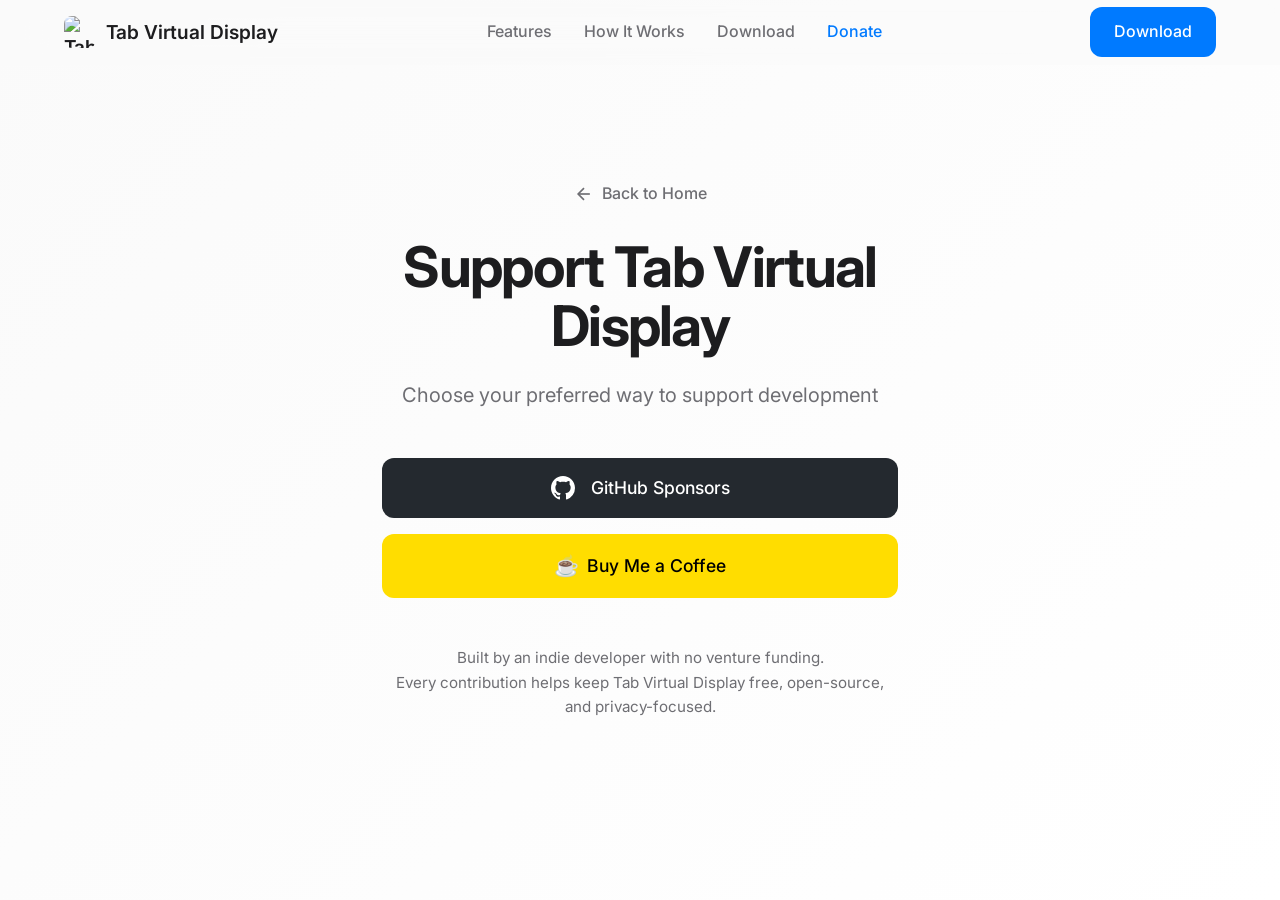
==== website/donate.html @ 30f3865f "fix new design for both apps" ====
<!DOCTYPE html>
<html lang="en">

<head>
    <meta charset="UTF-8">
    <meta name="viewport" content="width=device-width, initial-scale=1.0">
    <title>Support Tab Virtual Display - Donate | GitHub Sponsors</title>
    <meta name="description"
        content="Support Tab Virtual Display's development through GitHub Sponsors. Help keep this free, privacy-first app alive and growing.">
    <meta property="og:title" content="Support Tab Virtual Display - Donate">
    <meta property="og:description"
        content="Support Tab Virtual Display's development through GitHub Sponsors. Help keep this free, privacy-first app alive and growing.">
    <meta property="og:type" content="website">
    <meta property="og:url" content="https://sidescreen.app/donate">
    <link rel="canonical" href="https://sidescreen.app/donate">
    <link rel="icon" href="./assets/icon.png">
    <link rel="preconnect" href="https://fonts.googleapis.com">
    <link rel="preconnect" href="https://fonts.gstatic.com" crossorigin>
    <link href="https://fonts.googleapis.com/css2?family=Inter:wght@300;400;500;600;700&display=swap" rel="stylesheet">
    <link rel="stylesheet" href="styles.css">
    <style>
        .donate-hero {
            min-height: 100dvh;
            display: grid;
            place-items: center;
            background: linear-gradient(135deg, var(--color-bg) 0%, var(--color-bg-alt) 100%);
        }

        .donate-content {
            text-align: center;
            max-width: 580px;
            padding: 2rem;
        }

        .donate-headline {
            font-size: 3.5rem;
            font-weight: 700;
            line-height: 1.05;
            margin-bottom: 1.5rem;
            color: var(--color-text);
            letter-spacing: -0.03em;
        }

        .donate-subheadline {
            font-size: 1.25rem;
            font-weight: 400;
            color: var(--color-text-secondary);
            line-height: 1.5;
        }

        .donate-options {
            display: flex;
            flex-direction: column;
            gap: 1rem;
            margin-block: 3rem;
        }

        .donate-options .btn {
            width: 100%;
            justify-content: center;
        }

        .btn-github {
            background: #24292f;
            color: white;
        }

        .btn-github:hover {
            background: #1b1f23;
            color: white;
            transform: translateY(-2px);
            box-shadow: var(--shadow-md);
        }

        .btn-coffee {
            background: #FFDD00;
            color: #000000;
        }

        .btn-coffee:hover {
            background: #FFCC00;
            color: #000000;
            transform: translateY(-2px);
            box-shadow: var(--shadow-md);
        }

        .donate-note {
            font-size: 0.95rem;
            color: var(--color-text-secondary);
            line-height: 1.6;
        }

        .donate-icon {
            width: 24px;
            height: 24px;
            margin-right: 8px;
        }

        .back-link {
            display: inline-flex;
            align-items: center;
            gap: 8px;
            margin-bottom: 2rem;
            color: var(--color-text-secondary);
            font-weight: 500;
        }

        .back-link:hover {
            color: var(--color-primary);
        }

        @media (max-width: 768px) {
            .donate-headline {
                font-size: 2.5rem;
            }

            .donate-subheadline {
                font-size: 1.1rem;
            }
        }
    </style>
</head>

<body>
    <!-- Header -->
    <header id="header">
        <div class="container header-container">
            <a href="index.html" class="logo">
                <img src="./assets/icon.png" alt="Tab Virtual Display Logo" width="32" height="32">
                <span class="logo-text">Tab Virtual Display</span>
            </a>
            <nav>
                <ul class="nav-links">
                    <li><a href="index.html#features" class="nav-link">Features</a></li>
                    <li><a href="index.html#how-it-works" class="nav-link">How It Works</a></li>
                    <li><a href="index.html#download" class="nav-link">Download</a></li>
                    <li><a href="donate.html" class="nav-link active">Donate</a></li>
                </ul>
            </nav>
            <div class="header-actions">
                <a href="index.html#download" class="btn btn-primary">Download</a>
                <button class="mobile-menu-btn" id="mobile-menu-btn" aria-label="Toggle mobile menu">
                    <svg width="24" height="24" viewBox="0 0 24 24" fill="none" stroke="currentColor" stroke-width="2">
                        <line x1="3" y1="12" x2="21" y2="12"></line>
                        <line x1="3" y1="6" x2="21" y2="6"></line>
                        <line x1="3" y1="18" x2="21" y2="18"></line>
                    </svg>
                </button>
            </div>
        </div>
    </header>

    <!-- Donate Hero Section -->
    <section class="donate-hero">
        <div class="container">
            <div class="donate-content">
                <a href="index.html" class="back-link">
                    <svg width="20" height="20" viewBox="0 0 24 24" fill="none" stroke="currentColor" stroke-width="2">
                        <line x1="19" y1="12" x2="5" y2="12"></line>
                        <polyline points="12 19 5 12 12 5"></polyline>
                    </svg>
                    Back to Home
                </a>

                <h1 class="donate-headline">Support Tab Virtual Display</h1>
                <p class="donate-subheadline">
                    Choose your preferred way to support development
                </p>

                <div class="donate-options">
                    <a href="https://github.com/sponsors/tranvuongquocdat" class="btn btn-github btn-large" target="_blank" rel="noopener noreferrer">
                        <svg class="donate-icon" viewBox="0 0 16 16" fill="currentColor">
                            <path d="M8 0C3.58 0 0 3.58 0 8c0 3.54 2.29 6.53 5.47 7.59.4.07.55-.17.55-.38 0-.19-.01-.82-.01-1.49-2.01.37-2.53-.49-2.69-.94-.09-.23-.48-.94-.82-1.13-.28-.15-.68-.52-.01-.53.63-.01 1.08.58 1.23.82.72 1.21 1.87.87 2.33.66.07-.52.28-.87.51-1.07-1.78-.2-3.64-.89-3.64-3.95 0-.87.31-1.59.82-2.15-.08-.2-.36-1.02.08-2.12 0 0 .67-.21 2.2.82.64-.18 1.32-.27 2-.27.68 0 1.36.09 2 .27 1.53-1.04 2.2-.82 2.2-.82.44 1.1.16 1.92.08 2.12.51.56.82 1.27.82 2.15 0 3.07-1.87 3.75-3.65 3.95.29.25.54.73.54 1.48 0 1.07-.01 1.93-.01 2.2 0 .21.15.46.55.38A8.013 8.013 0 0016 8c0-4.42-3.58-8-8-8z"/>
                        </svg>
                        GitHub Sponsors
                    </a>

                    <a href="https://buymeacoffee.com/sidescreen" class="btn btn-coffee btn-large" target="_blank" rel="noopener noreferrer">
                        <span style="font-size: 1.25rem;">☕</span>
                        Buy Me a Coffee
                    </a>
                </div>

                <p class="donate-note">
                    Built by an indie developer with no venture funding.<br>
                    Every contribution helps keep Tab Virtual Display free, open-source, and privacy-focused.
                </p>
            </div>
        </div>
    </section>

    <!-- Script -->
    <script src="scripts.js"></script>
</body>

</html>
---- website/styles.css ----
/* ========================================
   Tab Virtual Display - Landing Page Styles
   Apple-inspired design with frosted glass
   ======================================== */

/* CSS Variables */
:root {
    --color-primary: #007AFF;
    --color-primary-dark: #0056CC;
    --color-secondary: #5856D6;
    --color-success: #34C759;
    --color-warning: #FF9500;
    --color-danger: #FF3B30;

    --color-bg: #FAFAFA;
    --color-bg-alt: #FFFFFF;
    --color-bg-dark: #1D1D1F;

    --color-text: #1D1D1F;
    --color-text-secondary: #6E6E73;
    --color-text-light: #FFFFFF;

    --color-border: #E5E5EA;
    --color-border-light: #F2F2F7;

    --font-family: 'Inter', -apple-system, BlinkMacSystemFont, 'Segoe UI', Roboto, sans-serif;

    --border-radius-sm: 8px;
    --border-radius-md: 12px;
    --border-radius-lg: 16px;
    --border-radius-xl: 24px;

    --shadow-sm: 0 1px 2px rgba(0, 0, 0, 0.05);
    --shadow-md: 0 4px 6px rgba(0, 0, 0, 0.07);
    --shadow-lg: 0 10px 25px rgba(0, 0, 0, 0.1);
    --shadow-xl: 0 20px 50px rgba(0, 0, 0, 0.15);

    --transition-fast: 0.15s ease;
    --transition-normal: 0.25s ease;
    --transition-slow: 0.4s ease;

    --container-max: 1200px;
    --section-padding: 100px;
}

/* Reset */
*, *::before, *::after {
    box-sizing: border-box;
    margin: 0;
    padding: 0;
}

html {
    scroll-behavior: smooth;
}

body {
    font-family: var(--font-family);
    font-size: 16px;
    line-height: 1.6;
    color: var(--color-text);
    background-color: var(--color-bg);
    -webkit-font-smoothing: antialiased;
    -moz-osx-font-smoothing: grayscale;
}

/* Typography */
h1, h2, h3, h4, h5, h6 {
    font-weight: 600;
    line-height: 1.2;
    color: var(--color-text);
}

h1 { font-size: 3.5rem; }
h2 { font-size: 2.5rem; }
h3 { font-size: 1.5rem; }

p {
    color: var(--color-text-secondary);
}

a {
    color: var(--color-primary);
    text-decoration: none;
    transition: color var(--transition-fast);
}

a:hover {
    color: var(--color-primary-dark);
}

/* Container */
.container {
    max-width: var(--container-max);
    margin: 0 auto;
    padding: 0 24px;
}

/* Section */
.section {
    padding: var(--section-padding) 0;
}

.section-title {
    text-align: center;
    margin-bottom: 16px;
}

.section-subtitle {
    text-align: center;
    font-size: 1.25rem;
    max-width: 600px;
    margin: 0 auto 60px;
}

/* Buttons */
.btn {
    display: inline-flex;
    align-items: center;
    justify-content: center;
    gap: 8px;
    padding: 12px 24px;
    font-size: 1rem;
    font-weight: 500;
    border-radius: var(--border-radius-md);
    border: none;
    cursor: pointer;
    transition: all var(--transition-fast);
    text-decoration: none;
}

.btn-primary {
    background: var(--color-primary);
    color: var(--color-text-light);
}

.btn-primary:hover {
    background: var(--color-primary-dark);
    color: var(--color-text-light);
    transform: translateY(-2px);
    box-shadow: var(--shadow-md);
}

.btn-outline {
    background: transparent;
    color: var(--color-text);
    border: 1.5px solid var(--color-border);
}

.btn-outline:hover {
    background: var(--color-bg-alt);
    border-color: var(--color-text-secondary);
    color: var(--color-text);
}

.btn-large {
    padding: 16px 32px;
    font-size: 1.1rem;
}

/* Header */
#header {
    position: fixed;
    top: 0;
    left: 0;
    right: 0;
    z-index: 1000;
    background: rgba(250, 250, 250, 0.8);
    backdrop-filter: blur(20px);
    -webkit-backdrop-filter: blur(20px);
    border-bottom: 1px solid transparent;
    transition: all var(--transition-normal);
}

#header.scrolled {
    border-bottom-color: var(--color-border);
}

.header-container {
    display: flex;
    align-items: center;
    justify-content: space-between;
    height: 64px;
}

.logo {
    display: flex;
    align-items: center;
    gap: 10px;
    font-weight: 600;
    font-size: 1.2rem;
    color: var(--color-text);
}

.logo img {
    border-radius: 8px;
}

.nav-links {
    display: flex;
    gap: 32px;
    list-style: none;
}

.nav-link {
    color: var(--color-text-secondary);
    font-weight: 500;
    transition: color var(--transition-fast);
}

.nav-link:hover {
    color: var(--color-text);
}

.header-actions {
    display: flex;
    gap: 12px;
}

/* Hero Section */
.hero {
    padding-top: 140px;
    padding-bottom: 80px;
    text-align: center;
}

.hero-content {
    max-width: 800px;
    margin: 0 auto;
}

.badge-row {
    display: flex;
    justify-content: center;
    gap: 12px;
    margin-bottom: 24px;
}

.badge {
    display: inline-block;
    padding: 6px 14px;
    background: var(--color-bg-alt);
    border: 1px solid var(--color-border);
    border-radius: 100px;
    font-size: 0.875rem;
    font-weight: 500;
    color: var(--color-text-secondary);
}

.hero-title {
    font-size: 4rem;
    font-weight: 700;
    line-height: 1.1;
    margin-bottom: 24px;
    background: linear-gradient(135deg, var(--color-text) 0%, var(--color-text-secondary) 100%);
    -webkit-background-clip: text;
    -webkit-text-fill-color: transparent;
    background-clip: text;
}

.hero-subtitle {
    font-size: 1.25rem;
    color: var(--color-text-secondary);
    max-width: 600px;
    margin: 0 auto 40px;
}

.hero-actions {
    display: flex;
    justify-content: center;
    gap: 16px;
    margin-bottom: 60px;
}

.hero-stats {
    display: flex;
    justify-content: center;
    gap: 60px;
}

.stat {
    text-align: center;
}

.stat-value {
    display: block;
    font-size: 2rem;
    font-weight: 700;
    color: var(--color-primary);
}

.stat-label {
    font-size: 0.875rem;
    color: var(--color-text-secondary);
}

.hero-visual {
    margin-top: 60px;
}

.hero-image-container {
    max-width: 900px;
    margin: 0 auto;
}

.hero-image-container img {
    width: 100%;
    border-radius: var(--border-radius-lg);
    box-shadow: var(--shadow-xl);
}

.placeholder-image {
    background: linear-gradient(135deg, #f5f5f7 0%, #e8e8ed 100%);
    border-radius: var(--border-radius-lg);
    padding: 120px 40px;
    text-align: center;
    border: 2px dashed var(--color-border);
}

.placeholder-image p {
    font-size: 1.5rem;
    font-weight: 600;
    color: var(--color-text-secondary);
    margin-bottom: 8px;
}

.placeholder-image small {
    color: var(--color-text-secondary);
    opacity: 0.7;
}

/* Features Section */
.features {
    background: var(--color-bg-alt);
}

.features-grid {
    display: grid;
    grid-template-columns: repeat(3, 1fr);
    gap: 32px;
}

.feature-card {
    padding: 32px;
    background: var(--color-bg);
    border-radius: var(--border-radius-lg);
    border: 1px solid var(--color-border-light);
    transition: all var(--transition-normal);
}

.feature-card:hover {
    transform: translateY(-4px);
    box-shadow: var(--shadow-lg);
    border-color: var(--color-border);
}

.feature-icon {
    width: 64px;
    height: 64px;
    display: flex;
    align-items: center;
    justify-content: center;
    background: linear-gradient(135deg, var(--color-primary) 0%, var(--color-secondary) 100%);
    border-radius: var(--border-radius-md);
    margin-bottom: 20px;
    color: white;
}

.feature-card h3 {
    margin-bottom: 12px;
}

.feature-card p {
    font-size: 0.95rem;
    line-height: 1.7;
}

/* How It Works Section */
.how-it-works {
    background: var(--color-bg);
}

.steps {
    display: flex;
    align-items: center;
    justify-content: center;
    gap: 24px;
    margin-bottom: 60px;
}

.step {
    text-align: center;
    max-width: 250px;
}

.step-number {
    width: 48px;
    height: 48px;
    display: flex;
    align-items: center;
    justify-content: center;
    background: var(--color-primary);
    color: white;
    font-size: 1.25rem;
    font-weight: 700;
    border-radius: 50%;
    margin: 0 auto 16px;
}

.step h3 {
    margin-bottom: 8px;
}

.step-arrow {
    color: var(--color-text-secondary);
    opacity: 0.5;
}

.code-block {
    max-width: 600px;
    margin: 0 auto;
    background: var(--color-bg-dark);
    border-radius: var(--border-radius-md);
    overflow: hidden;
}

.code-header {
    padding: 12px 16px;
    background: rgba(255, 255, 255, 0.05);
    border-bottom: 1px solid rgba(255, 255, 255, 0.1);
    font-size: 0.875rem;
    color: rgba(255, 255, 255, 0.6);
}

.code-block pre {
    padding: 20px;
    margin: 0;
    overflow-x: auto;
}

.code-block code {
    font-family: 'SF Mono', 'Fira Code', monospace;
    font-size: 0.9rem;
    color: #a8e6cf;
    line-height: 1.6;
}

/* Requirements Section */
.requirements {
    background: var(--color-bg-alt);
}

.requirements-grid {
    display: grid;
    grid-template-columns: repeat(2, 1fr);
    gap: 32px;
    max-width: 800px;
    margin: 0 auto;
}

.requirement-card {
    padding: 32px;
    background: var(--color-bg);
    border-radius: var(--border-radius-lg);
    border: 1px solid var(--color-border-light);
}

.requirement-card h3 {
    margin-bottom: 16px;
    color: var(--color-primary);
}

.requirement-card ul {
    list-style: none;
}

.requirement-card li {
    padding: 8px 0;
    padding-left: 24px;
    position: relative;
    color: var(--color-text-secondary);
}

.requirement-card li::before {
    content: "✓";
    position: absolute;
    left: 0;
    color: var(--color-success);
    font-weight: 600;
}

/* Download Section */
.download {
    background: linear-gradient(180deg, var(--color-bg) 0%, var(--color-bg-alt) 100%);
}

.download-options {
    display: grid;
    grid-template-columns: repeat(2, 1fr);
    gap: 32px;
    max-width: 800px;
    margin: 0 auto;
}

.download-card {
    display: block;
    padding: 40px;
    background: var(--color-bg-alt);
    border-radius: var(--border-radius-lg);
    border: 1px solid var(--color-border);
    text-align: center;
    transition: all var(--transition-normal);
}

.download-card:hover {
    transform: translateY(-4px);
    box-shadow: var(--shadow-lg);
    border-color: var(--color-primary);
}

.download-icon {
    width: 80px;
    height: 80px;
    display: flex;
    align-items: center;
    justify-content: center;
    background: var(--color-bg);
    border-radius: var(--border-radius-md);
    margin: 0 auto 20px;
    color: var(--color-text);
}

.download-card h3 {
    margin-bottom: 8px;
}

.download-card p {
    margin-bottom: 16px;
}

.download-action {
    display: inline-block;
    padding: 8px 20px;
    background: var(--color-primary);
    color: white;
    border-radius: var(--border-radius-sm);
    font-weight: 500;
}

.download-card.alt {
    background: var(--color-bg);
}

.download-code {
    display: block;
    padding: 12px;
    background: var(--color-bg-dark);
    color: #a8e6cf;
    border-radius: var(--border-radius-sm);
    font-family: 'SF Mono', monospace;
    font-size: 0.85rem;
    margin-top: 16px;
}

/* FAQ Section */
.faq {
    background: var(--color-bg-alt);
}

.faq-list {
    max-width: 700px;
    margin: 0 auto;
}

.faq-item {
    border-bottom: 1px solid var(--color-border-light);
}

.faq-item summary {
    padding: 20px 0;
    font-weight: 600;
    cursor: pointer;
    list-style: none;
    display: flex;
    justify-content: space-between;
    align-items: center;
}

.faq-item summary::after {
    content: "+";
    font-size: 1.5rem;
    color: var(--color-text-secondary);
    transition: transform var(--transition-fast);
}

.faq-item[open] summary::after {
    transform: rotate(45deg);
}

.faq-item p {
    padding-bottom: 20px;
    line-height: 1.7;
}

/* Support Section */
.support {
    background: linear-gradient(135deg, var(--color-primary) 0%, var(--color-secondary) 100%);
    color: white;
    text-align: center;
}

.support .section-title,
.support .section-subtitle {
    color: white;
}

.support .section-subtitle {
    opacity: 0.9;
}

.support-actions {
    display: flex;
    justify-content: center;
    gap: 16px;
}

.support .btn-outline {
    border-color: rgba(255, 255, 255, 0.4);
    color: white;
}

.support .btn-outline:hover {
    background: rgba(255, 255, 255, 0.1);
    border-color: white;
    color: white;
}

.support .btn-primary {
    background: white;
    color: var(--color-primary);
}

.support .btn-primary:hover {
    background: rgba(255, 255, 255, 0.9);
    color: var(--color-primary);
}

/* Footer */
.footer {
    background: var(--color-bg-dark);
    color: var(--color-text-light);
    padding: 60px 0;
}

.footer-content {
    text-align: center;
}

.footer-brand {
    display: flex;
    align-items: center;
    justify-content: center;
    gap: 12px;
    font-weight: 600;
    font-size: 1.2rem;
    margin-bottom: 24px;
}

.footer-brand img {
    border-radius: 8px;
}

.footer-links {
    display: flex;
    justify-content: center;
    gap: 32px;
    margin-bottom: 24px;
}

.footer-links a {
    color: rgba(255, 255, 255, 0.7);
    transition: color var(--transition-fast);
}

.footer-links a:hover {
    color: white;
}

.footer-copy {
    color: rgba(255, 255, 255, 0.5);
    font-size: 0.875rem;
}

/* Responsive */
@media (max-width: 1024px) {
    .features-grid {
        grid-template-columns: repeat(2, 1fr);
    }
}

@media (max-width: 768px) {
    :root {
        --section-padding: 60px;
    }

    h1 { font-size: 2.5rem; }
    h2 { font-size: 2rem; }

    .hero-title {
        font-size: 2.5rem;
    }

    .nav-links {
        display: none;
    }

    .features-grid {
        grid-template-columns: 1fr;
    }

    .steps {
        flex-direction: column;
    }

    .step-arrow {
        transform: rotate(90deg);
    }

    .requirements-grid,
    .download-options {
        grid-template-columns: 1fr;
    }

    .hero-stats {
        flex-direction: column;
        gap: 24px;
    }

    .hero-actions {
        flex-direction: column;
        align-items: center;
    }

    .support-actions {
        flex-direction: column;
        align-items: center;
    }
}

/* ========================================
   NEW COMPONENTS - Website Overhaul 2025
   ======================================== */

/* Privacy Badge */
.privacy-badge {
    display: inline-flex;
    align-items: center;
    gap: 8px;
    background: linear-gradient(135deg, #30D158 0%, #64D2FF 100%);
    color: white;
    padding: 8px 16px;
    border-radius: 100px;
    font-size: 0.875rem;
    font-weight: 600;
    margin-bottom: 16px;
    box-shadow: var(--shadow-sm);
}

.privacy-highlights {
    display: flex;
    justify-content: center;
    gap: 12px;
    margin-bottom: 24px;
    flex-wrap: wrap;
}

.privacy-highlight {
    display: inline-block;
    padding: 6px 14px;
    background: var(--color-bg-alt);
    border: 1px solid var(--color-border);
    border-radius: 100px;
    font-size: 0.875rem;
    font-weight: 500;
    color: var(--color-text-secondary);
}

.support-callout {
    margin-top: 40px;
    margin-bottom: 16px;
    font-size: 0.9rem;
    color: var(--color-text-secondary);
}

.support-links {
    display: flex;
    justify-content: center;
    gap: 12px;
    flex-wrap: wrap;
}

/* Coffee Button */
.btn-coffee {
    background: #FFDD00;
    color: #000000;
}

.btn-coffee:hover {
    background: #FFCC00;
    color: #000000;
    transform: translateY(-2px);
    box-shadow: var(--shadow-md);
}

/* Mobile Menu */
.mobile-menu-btn {
    display: none;
    background: none;
    border: none;
    cursor: pointer;
    padding: 8px;
    color: var(--color-text);
}

@media (max-width: 768px) {
    .mobile-menu-btn {
        display: block;
    }

    .nav-links {
        display: none;
        position: absolute;
        top: 100%;
        left: 0;
        right: 0;
        background: rgba(255, 255, 255, 0.95);
        backdrop-filter: blur(20px);
        -webkit-backdrop-filter: blur(20px);
        flex-direction: column;
        padding: 24px;
        gap: 16px;
        box-shadow: var(--shadow-lg);
        border-bottom: 1px solid var(--color-border);
    }

    .nav-links.active {
        display: flex;
    }

    .header-actions .btn-outline {
        display: none;
    }
}

/* Privacy Section */
.privacy-section {
    background: var(--color-bg-alt);
}

.privacy-content {
    text-align: center;
}

.privacy-features {
    display: grid;
    grid-template-columns: repeat(3, 1fr);
    gap: 32px;
    margin-top: 48px;
}

.privacy-feature {
    text-align: center;
    padding: 32px;
}

.privacy-feature-icon {
    width: 80px;
    height: 80px;
    display: flex;
    align-items: center;
    justify-content: center;
    background: linear-gradient(135deg, rgba(0, 122, 255, 0.1) 0%, rgba(88, 86, 214, 0.1) 100%);
    border-radius: 50%;
    margin: 0 auto 20px;
    color: var(--color-primary);
}

.privacy-feature-title {
    font-size: 1.25rem;
    margin-bottom: 12px;
    color: var(--color-text);
}

.privacy-feature-desc {
    font-size: 0.95rem;
    line-height: 1.7;
    color: var(--color-text-secondary);
}

@media (max-width: 768px) {
    .privacy-features {
        grid-template-columns: 1fr;
        gap: 24px;
    }
}

/* Code Block Header */
.code-header {
    display: flex;
    justify-content: space-between;
    align-items: center;
}

.copy-btn {
    background: none;
    border: none;
    cursor: pointer;
    color: rgba(255, 255, 255, 0.6);
    padding: 4px;
    transition: color var(--transition-fast);
}

.copy-btn:hover {
    color: white;
}

.copy-btn.copied {
    color: var(--color-success);
}

/* Download Requirements */
.download-requirements {
    display: flex;
    justify-content: center;
    gap: 24px;
    margin-top: 32px;
    flex-wrap: wrap;
}

.download-requirement {
    display: inline-block;
    padding: 8px 16px;
    background: var(--color-bg);
    border: 1px solid var(--color-border);
    border-radius: 100px;
    font-size: 0.875rem;
    color: var(--color-text-secondary);
}

/* Modal */
.modal-overlay {
    position: fixed;
    top: 0;
    left: 0;
    width: 100%;
    height: 100%;
    background: rgba(0, 0, 0, 0.5);
    backdrop-filter: blur(8px);
    -webkit-backdrop-filter: blur(8px);
    display: flex;
    justify-content: center;
    align-items: center;
    z-index: 2000;
    opacity: 0;
    visibility: hidden;
    transition: all var(--transition-normal);
}

.modal-overlay.active {
    opacity: 1;
    visibility: visible;
}

.modal-content {
    background: var(--color-bg-alt);
    padding: 40px;
    border-radius: var(--border-radius-xl);
    max-width: 450px;
    width: calc(100% - 48px);
    text-align: center;
    position: relative;
    transform: scale(0.9) translateY(20px);
    transition: transform var(--transition-normal);
    box-shadow: var(--shadow-xl);
}

.modal-overlay.active .modal-content {
    transform: scale(1) translateY(0);
}

.modal-close {
    position: absolute;
    top: 16px;
    right: 16px;
    background: none;
    border: none;
    font-size: 1.5rem;
    cursor: pointer;
    color: var(--color-text-secondary);
    padding: 8px;
    line-height: 1;
}

.modal-close:hover {
    color: var(--color-text);
}

.modal-title {
    font-size: 1.5rem;
    margin-bottom: 12px;
}

.modal-text {
    color: var(--color-text-secondary);
    margin-bottom: 24px;
    line-height: 1.6;
}

.modal-actions {
    display: flex;
    flex-direction: column;
    gap: 12px;
}

.modal-actions .btn {
    width: 100%;
}

/* Toast Notification */
.toast-container {
    position: fixed;
    bottom: 24px;
    right: 24px;
    z-index: 3000;
}

.toast {
    background: var(--color-bg-alt);
    border: 1px solid var(--color-border);
    border-radius: var(--border-radius-md);
    padding: 16px 20px;
    margin-top: 12px;
    box-shadow: var(--shadow-lg);
    display: flex;
    align-items: center;
    gap: 12px;
    min-width: 280px;
    max-width: 400px;
    transform: translateX(100%);
    opacity: 0;
    transition: all var(--transition-normal);
}

.toast.show {
    transform: translateX(0);
    opacity: 1;
}

.toast-content {
    flex: 1;
}

.toast-message {
    color: var(--color-text-secondary);
    font-size: 0.9rem;
}

.toast-close {
    background: none;
    border: none;
    font-size: 1.25rem;
    cursor: pointer;
    color: var(--color-text-secondary);
    padding: 4px;
}

.toast-close:hover {
    color: var(--color-text);
}

/* Community Section */
.community-section {
    padding: 80px 0;
    text-align: center;
    background: var(--color-bg);
}

.contributors-link {
    display: block;
    margin: 40px auto;
}

.contributors-img {
    max-width: 100%;
    height: auto;
    filter: grayscale(100%);
    opacity: 0.8;
    transition: all var(--transition-normal);
}

.contributors-link:hover .contributors-img {
    filter: grayscale(0%);
    opacity: 1;
    transform: scale(1.02);
}

.community-actions {
    font-size: 0.9rem;
    color: var(--color-text-secondary);
}

.community-subtext {
    margin-right: 8px;
}

.link-highlight {
    color: var(--color-primary);
    font-weight: 500;
    margin: 0 8px;
}

.link-highlight:hover {
    text-decoration: underline;
}

.divider {
    opacity: 0.3;
}

@media (max-width: 768px) {
    .community-actions {
        display: flex;
        flex-direction: column;
        gap: 12px;
    }

    .divider {
        display: none;
    }

    .contributors-img {
        filter: grayscale(0%);
        opacity: 1;
    }
}

/* Scroll Animations */
.feature-card,
.step,
.privacy-feature,
.requirement-card,
.download-card,
.faq-item {
    opacity: 0;
    transform: translateY(20px);
    transition: opacity 0.6s ease, transform 0.6s ease;
}

.feature-card.animate-in,
.step.animate-in,
.privacy-feature.animate-in,
.requirement-card.animate-in,
.download-card.animate-in,
.faq-item.animate-in {
    opacity: 1;
    transform: translateY(0);
}

/* Logo Text Transition */
.logo-text {
    transition: transform var(--transition-fast);
}

/* Nav Link Active */
.nav-link.active {
    color: var(--color-primary);
}
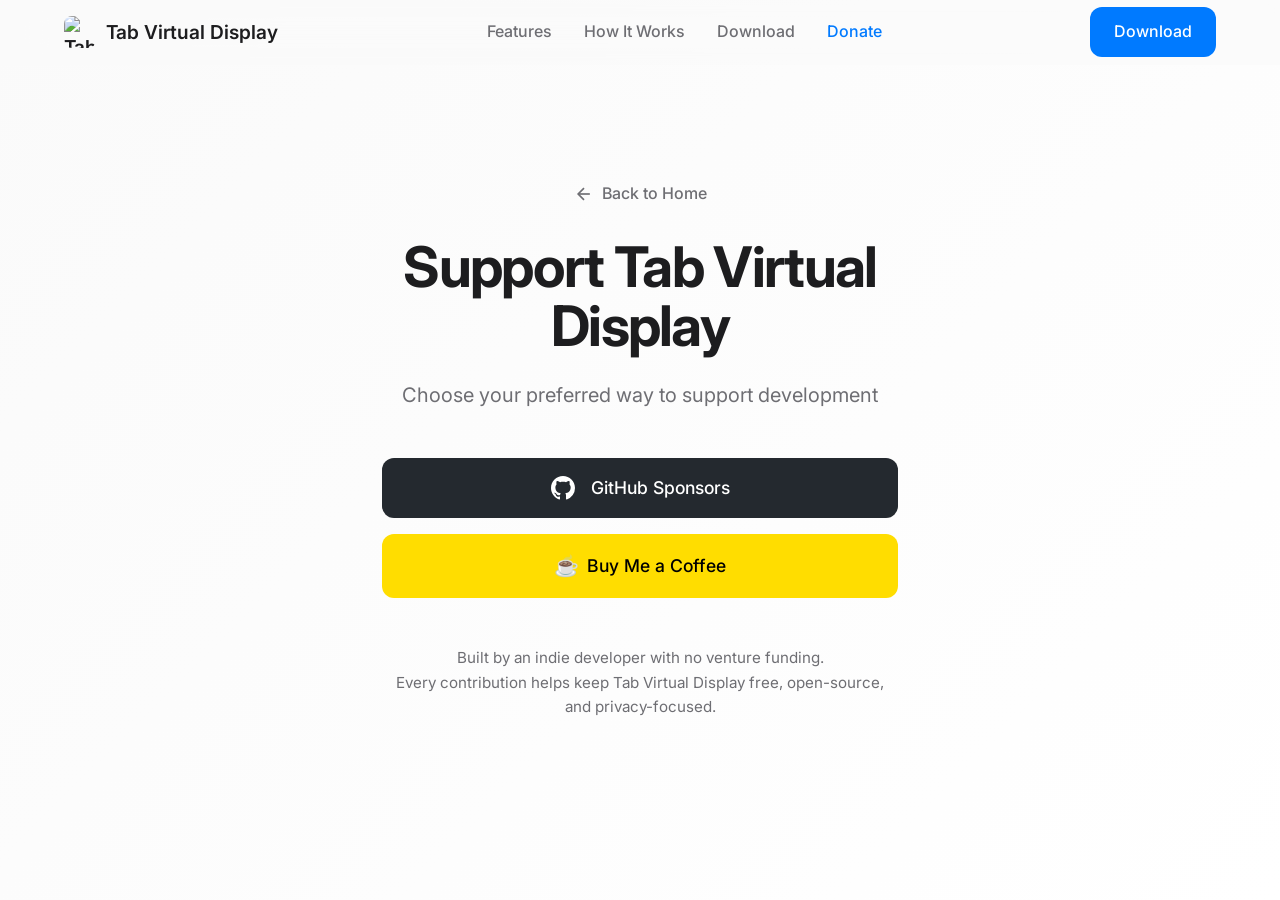
==== commit be747b45: "Add input prediction for touch events and enhance performance mode in MainActivity - Introduced Inpu" ====
--- a/website/donate.html
+++ b/website/donate.html
@@ -175,7 +175,7 @@
                         GitHub Sponsors
                     </a>
 
-                    <a href="https://buymeacoffee.com/sidescreen" class="btn btn-coffee btn-large" target="_blank" rel="noopener noreferrer">
+                    <a href="https://buymeacoffee.com/tranvuongqk" class="btn btn-coffee btn-large" target="_blank" rel="noopener noreferrer">
                         <span style="font-size: 1.25rem;">☕</span>
                         Buy Me a Coffee
                     </a>
--- a/website/styles.css
+++ b/website/styles.css
@@ -1175,3 +1175,649 @@
 .nav-link.active {
     color: var(--color-primary);
 }
+
+/* ========================================
+   ENHANCED ANIMATIONS & EFFECTS
+   ======================================== */
+
+/* Keyframe Animations */
+@keyframes fadeInUp {
+    from {
+        opacity: 0;
+        transform: translateY(30px);
+    }
+    to {
+        opacity: 1;
+        transform: translateY(0);
+    }
+}
+
+@keyframes fadeInDown {
+    from {
+        opacity: 0;
+        transform: translateY(-20px);
+    }
+    to {
+        opacity: 1;
+        transform: translateY(0);
+    }
+}
+
+@keyframes fadeIn {
+    from { opacity: 0; }
+    to { opacity: 1; }
+}
+
+@keyframes pulse {
+    0%, 100% { opacity: 1; }
+    50% { opacity: 0.5; }
+}
+
+@keyframes shimmer {
+    0% { background-position: -200% 0; }
+    100% { background-position: 200% 0; }
+}
+
+@keyframes float {
+    0%, 100% { transform: translateY(0); }
+    50% { transform: translateY(-10px); }
+}
+
+@keyframes scroll {
+    0% { transform: translateX(0); }
+    100% { transform: translateX(-50%); }
+}
+
+/* Hero Enhanced */
+.hero {
+    position: relative;
+    overflow: hidden;
+}
+
+.hero::before {
+    content: '';
+    position: absolute;
+    top: -50%;
+    left: -50%;
+    width: 200%;
+    height: 200%;
+    background: radial-gradient(circle at 30% 20%, rgba(0, 122, 255, 0.08) 0%, transparent 50%),
+                radial-gradient(circle at 70% 80%, rgba(88, 86, 214, 0.08) 0%, transparent 50%);
+    animation: float 20s ease-in-out infinite;
+    pointer-events: none;
+}
+
+.hero-content {
+    animation: fadeInUp 0.8s ease-out;
+}
+
+.hero-title {
+    letter-spacing: -0.03em;
+}
+
+/* Privacy Badge Enhanced */
+.privacy-badge {
+    animation: fadeInDown 0.6s ease-out;
+    position: relative;
+    overflow: hidden;
+}
+
+.privacy-badge::before {
+    content: '';
+    position: absolute;
+    top: 0;
+    left: -100%;
+    width: 100%;
+    height: 100%;
+    background: linear-gradient(90deg, transparent, rgba(255,255,255,0.2), transparent);
+    animation: shimmer 3s infinite;
+}
+
+/* Enhanced Feature Cards */
+.feature-card {
+    position: relative;
+    overflow: hidden;
+}
+
+.feature-card::before {
+    content: '';
+    position: absolute;
+    top: 0;
+    left: 0;
+    width: 100%;
+    height: 3px;
+    background: linear-gradient(90deg, var(--color-primary), var(--color-secondary));
+    transform: scaleX(0);
+    transform-origin: left;
+    transition: transform var(--transition-normal);
+}
+
+.feature-card:hover::before {
+    transform: scaleX(1);
+}
+
+.feature-card:hover .feature-icon {
+    transform: scale(1.1) rotate(5deg);
+}
+
+.feature-icon {
+    transition: transform var(--transition-normal);
+}
+
+/* Press/Review Carousel */
+.press-section {
+    padding: 60px 0;
+    background: var(--color-bg);
+    overflow: hidden;
+}
+
+.press-carousel {
+    position: relative;
+    overflow: hidden;
+    margin-top: 40px;
+}
+
+.press-track {
+    display: flex;
+    animation: scroll 40s linear infinite;
+    width: max-content;
+}
+
+.press-track:hover {
+    animation-play-state: paused;
+}
+
+.press-item {
+    flex: 0 0 auto;
+    width: 350px;
+    padding: 24px 32px;
+    margin: 0 16px;
+    background: var(--color-bg-alt);
+    border-radius: var(--border-radius-lg);
+    border: 1px solid var(--color-border-light);
+    position: relative;
+}
+
+.press-quote {
+    font-size: 0.95rem;
+    line-height: 1.7;
+    color: var(--color-text);
+    font-style: italic;
+    margin-bottom: 16px;
+}
+
+.press-attribution {
+    font-size: 0.85rem;
+    color: var(--color-primary);
+    font-weight: 600;
+}
+
+.press-icon {
+    position: absolute;
+    top: 16px;
+    right: 16px;
+    width: 24px;
+    height: 24px;
+    opacity: 0.2;
+}
+
+/* Special Features Grid (like DockDoor) */
+.special-features-grid {
+    display: flex;
+    flex-direction: column;
+    gap: 80px;
+    margin-top: 60px;
+}
+
+.special-feature-item {
+    display: grid;
+    grid-template-columns: 1fr 1.2fr;
+    gap: 60px;
+    align-items: center;
+}
+
+.special-feature-item:nth-child(even) {
+    direction: rtl;
+}
+
+.special-feature-item:nth-child(even) > * {
+    direction: ltr;
+}
+
+.special-feature-content {
+    padding: 20px 0;
+}
+
+.special-feature-title {
+    font-size: 2rem;
+    margin-bottom: 16px;
+    color: var(--color-text);
+}
+
+.special-feature-description {
+    font-size: 1.1rem;
+    line-height: 1.7;
+    color: var(--color-text-secondary);
+}
+
+.special-feature-media {
+    border-radius: var(--border-radius-lg);
+    overflow: hidden;
+    box-shadow: var(--shadow-xl);
+    background: var(--color-bg-dark);
+}
+
+.special-feature-media img,
+.special-feature-media video {
+    width: 100%;
+    display: block;
+}
+
+@media (max-width: 900px) {
+    .special-feature-item {
+        grid-template-columns: 1fr;
+        gap: 32px;
+    }
+
+    .special-feature-item:nth-child(even) {
+        direction: ltr;
+    }
+
+    .special-feature-title {
+        font-size: 1.5rem;
+    }
+}
+
+/* Keyboard Shortcuts Section */
+.keyboard-content {
+    text-align: center;
+}
+
+.keyboard-shortcuts {
+    display: grid;
+    grid-template-columns: repeat(3, 1fr);
+    gap: 32px;
+    margin: 48px 0;
+}
+
+.shortcut-group {
+    background: var(--color-bg-alt);
+    padding: 32px;
+    border-radius: var(--border-radius-lg);
+    border: 1px solid var(--color-border-light);
+}
+
+.shortcut-title {
+    font-size: 1rem;
+    color: var(--color-text-secondary);
+    margin-bottom: 16px;
+    text-transform: uppercase;
+    letter-spacing: 0.05em;
+}
+
+.shortcut-keys {
+    display: flex;
+    flex-wrap: wrap;
+    justify-content: center;
+    gap: 8px;
+    margin-bottom: 16px;
+}
+
+.key {
+    display: inline-flex;
+    align-items: center;
+    justify-content: center;
+    padding: 8px 14px;
+    background: var(--color-bg);
+    border: 1px solid var(--color-border);
+    border-radius: 8px;
+    font-family: 'SF Mono', 'Fira Code', monospace;
+    font-size: 0.85rem;
+    font-weight: 500;
+    box-shadow: 0 2px 0 var(--color-border);
+}
+
+.key-action { background: linear-gradient(135deg, #34C759 0%, #30D158 100%); color: white; border-color: #2DB84D; box-shadow: 0 2px 0 #2DB84D; }
+.key-close { background: linear-gradient(135deg, #FF3B30 0%, #FF453A 100%); color: white; border-color: #E63329; box-shadow: 0 2px 0 #E63329; }
+.key-quit { background: linear-gradient(135deg, #FF9500 0%, #FF9F0A 100%); color: white; border-color: #E68600; box-shadow: 0 2px 0 #E68600; }
+.key-minimize { background: linear-gradient(135deg, #5856D6 0%, #5E5CE6 100%); color: white; border-color: #4E4CC0; box-shadow: 0 2px 0 #4E4CC0; }
+
+.shortcut-desc {
+    font-size: 0.9rem;
+    color: var(--color-text-secondary);
+}
+
+.action-select { color: #34C759; font-weight: 600; }
+.action-close { color: #FF3B30; font-weight: 600; }
+.action-quit { color: #FF9500; font-weight: 600; }
+.action-minimize { color: #5856D6; font-weight: 600; }
+
+.keyboard-workflow {
+    background: linear-gradient(135deg, var(--color-primary) 0%, var(--color-secondary) 100%);
+    padding: 40px;
+    border-radius: var(--border-radius-xl);
+    color: white;
+}
+
+.workflow-title {
+    font-size: 1.25rem;
+    margin-bottom: 24px;
+    color: white;
+}
+
+.workflow-steps {
+    display: flex;
+    justify-content: center;
+    gap: 48px;
+    flex-wrap: wrap;
+}
+
+.workflow-step {
+    display: flex;
+    align-items: center;
+    gap: 12px;
+}
+
+.workflow-step .step-number {
+    width: 32px;
+    height: 32px;
+    background: rgba(255,255,255,0.2);
+    border-radius: 50%;
+    display: flex;
+    align-items: center;
+    justify-content: center;
+    font-weight: 700;
+    font-size: 0.9rem;
+}
+
+.workflow-step .step-text {
+    font-size: 0.95rem;
+    opacity: 0.95;
+}
+
+@media (max-width: 900px) {
+    .keyboard-shortcuts {
+        grid-template-columns: 1fr;
+    }
+
+    .workflow-steps {
+        flex-direction: column;
+        gap: 16px;
+    }
+}
+
+/* Enhanced Download Section */
+.download-section {
+    background: linear-gradient(180deg, var(--color-bg) 0%, var(--color-bg-alt) 100%);
+    padding: 100px 0;
+}
+
+.download-content {
+    text-align: center;
+}
+
+.download-headline {
+    font-size: 2.5rem;
+    margin-bottom: 12px;
+}
+
+.download-subheadline {
+    font-size: 1.25rem;
+    color: var(--color-text-secondary);
+    margin-bottom: 40px;
+}
+
+.download-actions {
+    display: flex;
+    justify-content: center;
+    gap: 16px;
+    margin-bottom: 32px;
+    flex-wrap: wrap;
+}
+
+/* Enhanced Support Section */
+.support-section {
+    padding: 100px 0;
+    background: var(--color-bg-alt);
+}
+
+.support-content {
+    text-align: center;
+}
+
+.support-headline {
+    font-size: 2.5rem;
+    margin-bottom: 16px;
+}
+
+.support-subheadline {
+    font-size: 1.1rem;
+    color: var(--color-text-secondary);
+    max-width: 600px;
+    margin: 0 auto 48px;
+    line-height: 1.6;
+}
+
+.support-primary {
+    background: linear-gradient(135deg, var(--color-primary) 0%, var(--color-secondary) 100%);
+    padding: 48px;
+    border-radius: var(--border-radius-xl);
+    color: white;
+    margin-bottom: 48px;
+}
+
+.support-title {
+    font-size: 1.5rem;
+    margin-bottom: 16px;
+    color: white;
+}
+
+.support-description {
+    opacity: 0.9;
+    margin-bottom: 24px;
+    color: white;
+    max-width: 500px;
+    margin-left: auto;
+    margin-right: auto;
+}
+
+.support-line {
+    margin-top: 16px;
+    font-size: 0.9rem;
+    opacity: 0.8;
+    color: white;
+}
+
+.support-alternatives {
+    max-width: 700px;
+    margin: 0 auto;
+}
+
+.alternatives-title {
+    font-size: 1.1rem;
+    margin-bottom: 24px;
+    color: var(--color-text-secondary);
+}
+
+.alternatives-grid {
+    display: grid;
+    grid-template-columns: repeat(3, 1fr);
+    gap: 16px;
+}
+
+.alternative-link {
+    display: flex;
+    flex-direction: column;
+    padding: 24px;
+    background: var(--color-bg);
+    border-radius: var(--border-radius-md);
+    border: 1px solid var(--color-border-light);
+    transition: all var(--transition-normal);
+    text-decoration: none;
+}
+
+.alternative-link:hover {
+    transform: translateY(-4px);
+    box-shadow: var(--shadow-md);
+    border-color: var(--color-primary);
+}
+
+.alternative-title {
+    font-weight: 600;
+    color: var(--color-text);
+    margin-bottom: 4px;
+}
+
+.alternative-desc {
+    font-size: 0.85rem;
+    color: var(--color-text-secondary);
+}
+
+@media (max-width: 768px) {
+    .alternatives-grid {
+        grid-template-columns: 1fr;
+    }
+}
+
+/* Enhanced FAQ Section */
+.faq-section {
+    padding: 100px 0;
+    background: var(--color-bg);
+}
+
+.faq-headline {
+    font-size: 2.5rem;
+    text-align: center;
+    margin-bottom: 12px;
+}
+
+.faq-subheadline {
+    font-size: 1.1rem;
+    color: var(--color-text-secondary);
+    text-align: center;
+    margin-bottom: 48px;
+}
+
+.faq-grid {
+    max-width: 800px;
+    margin: 0 auto;
+}
+
+.faq-item {
+    background: var(--color-bg-alt);
+    border-radius: var(--border-radius-md);
+    margin-bottom: 12px;
+    border: 1px solid var(--color-border-light);
+    overflow: hidden;
+    transition: all var(--transition-normal);
+}
+
+.faq-item:hover {
+    border-color: var(--color-border);
+}
+
+.faq-item[open] {
+    box-shadow: var(--shadow-md);
+}
+
+.faq-question {
+    padding: 20px 24px;
+    cursor: pointer;
+    list-style: none;
+    display: flex;
+    justify-content: space-between;
+    align-items: center;
+}
+
+.faq-question p {
+    font-weight: 600;
+    color: var(--color-text);
+    margin: 0;
+}
+
+.faq-question i {
+    color: var(--color-text-secondary);
+    transition: transform var(--transition-fast);
+    font-style: normal;
+}
+
+.faq-item[open] .faq-question i {
+    transform: rotate(180deg);
+}
+
+.faq-answer {
+    padding: 0 24px 24px;
+}
+
+.faq-answer p {
+    color: var(--color-text-secondary);
+    line-height: 1.7;
+}
+
+/* Glass Card Effect */
+.glass-card {
+    background: rgba(255, 255, 255, 0.7);
+    backdrop-filter: blur(20px);
+    -webkit-backdrop-filter: blur(20px);
+    border: 1px solid rgba(255, 255, 255, 0.3);
+}
+
+/* Gradient Text */
+.gradient-text {
+    background: linear-gradient(135deg, var(--color-primary) 0%, var(--color-secondary) 100%);
+    -webkit-background-clip: text;
+    -webkit-text-fill-color: transparent;
+    background-clip: text;
+}
+
+/* Button Hover Glow */
+.btn-primary {
+    position: relative;
+}
+
+.btn-primary::after {
+    content: '';
+    position: absolute;
+    top: 50%;
+    left: 50%;
+    width: 100%;
+    height: 100%;
+    background: var(--color-primary);
+    border-radius: inherit;
+    transform: translate(-50%, -50%);
+    opacity: 0;
+    filter: blur(20px);
+    z-index: -1;
+    transition: opacity var(--transition-normal);
+}
+
+.btn-primary:hover::after {
+    opacity: 0.4;
+}
+
+/* Staggered Animation for Cards */
+.features-grid .feature-card:nth-child(1) { animation-delay: 0.1s; }
+.features-grid .feature-card:nth-child(2) { animation-delay: 0.2s; }
+.features-grid .feature-card:nth-child(3) { animation-delay: 0.3s; }
+.features-grid .feature-card:nth-child(4) { animation-delay: 0.4s; }
+.features-grid .feature-card:nth-child(5) { animation-delay: 0.5s; }
+.features-grid .feature-card:nth-child(6) { animation-delay: 0.6s; }
+
+/* Smooth Scroll Indicator */
+.scroll-indicator {
+    position: absolute;
+    bottom: 40px;
+    left: 50%;
+    transform: translateX(-50%);
+    display: flex;
+    flex-direction: column;
+    align-items: center;
+    gap: 8px;
+    color: var(--color-text-secondary);
+    font-size: 0.85rem;
+    animation: float 2s ease-in-out infinite;
+}
+
+.scroll-indicator svg {
+    animation: pulse 2s ease-in-out infinite;
+}
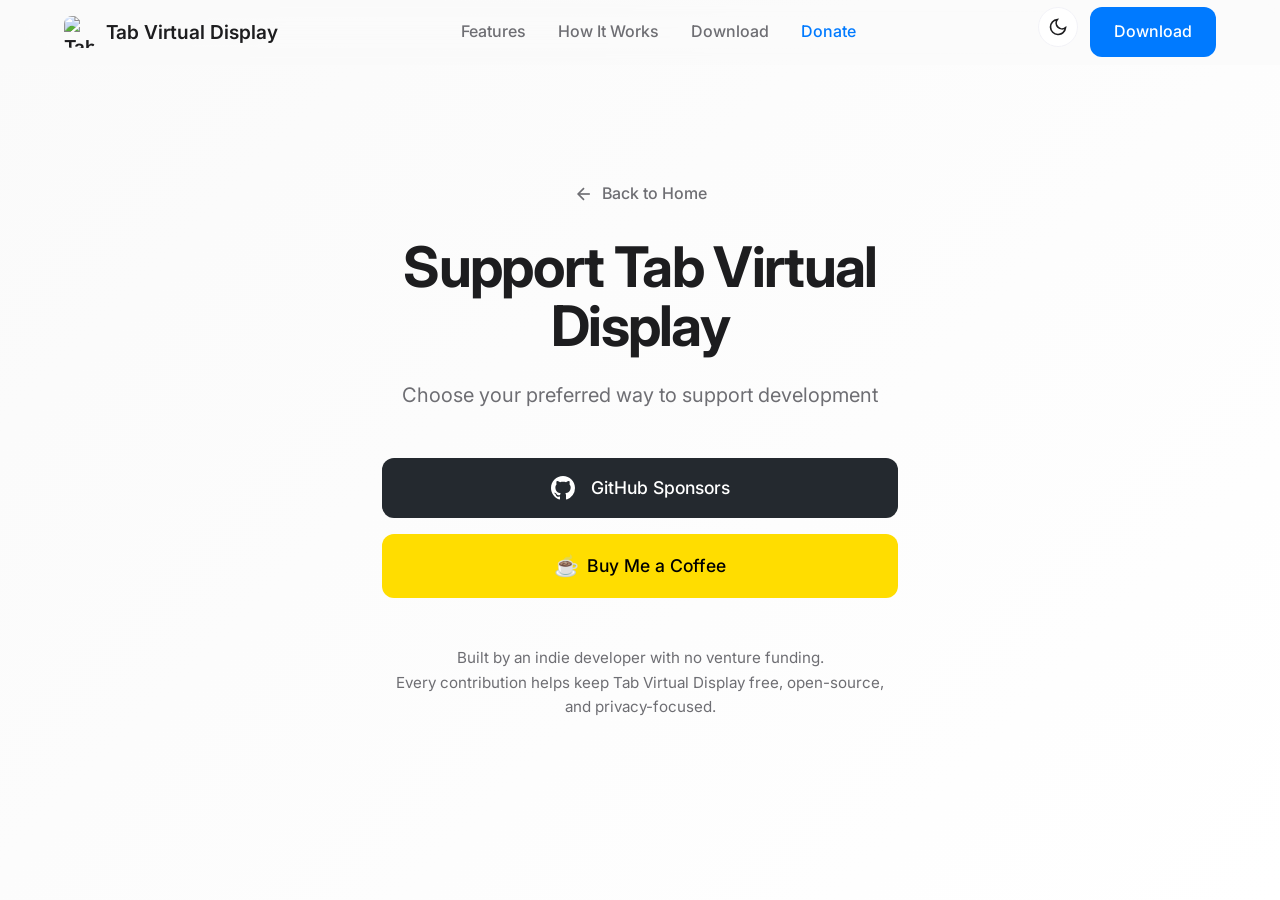
==== commit 9746e31b: "Enhance connection management and checklist updates in MainActivity - Introduced a connection state " ====
--- a/website/donate.html
+++ b/website/donate.html
@@ -138,6 +138,22 @@
                 </ul>
             </nav>
             <div class="header-actions">
+                <button class="theme-toggle" id="theme-toggle" aria-label="Toggle dark mode">
+                    <svg class="icon-moon" width="20" height="20" viewBox="0 0 24 24" fill="none" stroke="currentColor" stroke-width="2">
+                        <path d="M21 12.79A9 9 0 1 1 11.21 3 7 7 0 0 0 21 12.79z"></path>
+                    </svg>
+                    <svg class="icon-sun" width="20" height="20" viewBox="0 0 24 24" fill="none" stroke="currentColor" stroke-width="2">
+                        <circle cx="12" cy="12" r="5"></circle>
+                        <line x1="12" y1="1" x2="12" y2="3"></line>
+                        <line x1="12" y1="21" x2="12" y2="23"></line>
+                        <line x1="4.22" y1="4.22" x2="5.64" y2="5.64"></line>
+                        <line x1="18.36" y1="18.36" x2="19.78" y2="19.78"></line>
+                        <line x1="1" y1="12" x2="3" y2="12"></line>
+                        <line x1="21" y1="12" x2="23" y2="12"></line>
+                        <line x1="4.22" y1="19.78" x2="5.64" y2="18.36"></line>
+                        <line x1="18.36" y1="5.64" x2="19.78" y2="4.22"></line>
+                    </svg>
+                </button>
                 <a href="index.html#download" class="btn btn-primary">Download</a>
                 <button class="mobile-menu-btn" id="mobile-menu-btn" aria-label="Toggle mobile menu">
                     <svg width="24" height="24" viewBox="0 0 24 24" fill="none" stroke="currentColor" stroke-width="2">
--- a/website/styles.css
+++ b/website/styles.css
@@ -3,7 +3,7 @@
    Apple-inspired design with frosted glass
    ======================================== */
 
-/* CSS Variables */
+/* CSS Variables - Light Mode (Default) */
 :root {
     --color-primary: #007AFF;
     --color-primary-dark: #0056CC;
@@ -42,6 +42,63 @@
     --container-max: 1200px;
     --section-padding: 100px;
 }
+
+/* Dark Mode */
+[data-theme="dark"] {
+    --color-bg: #0D0D0D;
+    --color-bg-alt: #1C1C1E;
+    --color-bg-dark: #000000;
+
+    --color-text: #F5F5F7;
+    --color-text-secondary: #A1A1A6;
+    --color-text-light: #FFFFFF;
+
+    --color-border: #38383A;
+    --color-border-light: #2C2C2E;
+
+    --shadow-sm: 0 1px 2px rgba(0, 0, 0, 0.3);
+    --shadow-md: 0 4px 6px rgba(0, 0, 0, 0.4);
+    --shadow-lg: 0 10px 25px rgba(0, 0, 0, 0.5);
+    --shadow-xl: 0 20px 50px rgba(0, 0, 0, 0.6);
+}
+
+/* Theme Toggle Button */
+.theme-toggle {
+    display: flex;
+    align-items: center;
+    justify-content: center;
+    width: 40px;
+    height: 40px;
+    border: none;
+    background: var(--color-bg-alt);
+    border-radius: 50%;
+    cursor: pointer;
+    transition: all var(--transition-normal);
+    border: 1px solid var(--color-border-light);
+}
+
+.theme-toggle:hover {
+    background: var(--color-border-light);
+    transform: scale(1.05);
+}
+
+.theme-toggle svg {
+    width: 20px;
+    height: 20px;
+    color: var(--color-text);
+    transition: transform var(--transition-normal);
+}
+
+.theme-toggle:hover svg {
+    transform: rotate(15deg);
+}
+
+/* Hide icons based on theme */
+.theme-toggle .icon-sun { display: none; }
+.theme-toggle .icon-moon { display: block; }
+
+[data-theme="dark"] .theme-toggle .icon-sun { display: block; }
+[data-theme="dark"] .theme-toggle .icon-moon { display: none; }
 
 /* Reset */
 *, *::before, *::after {
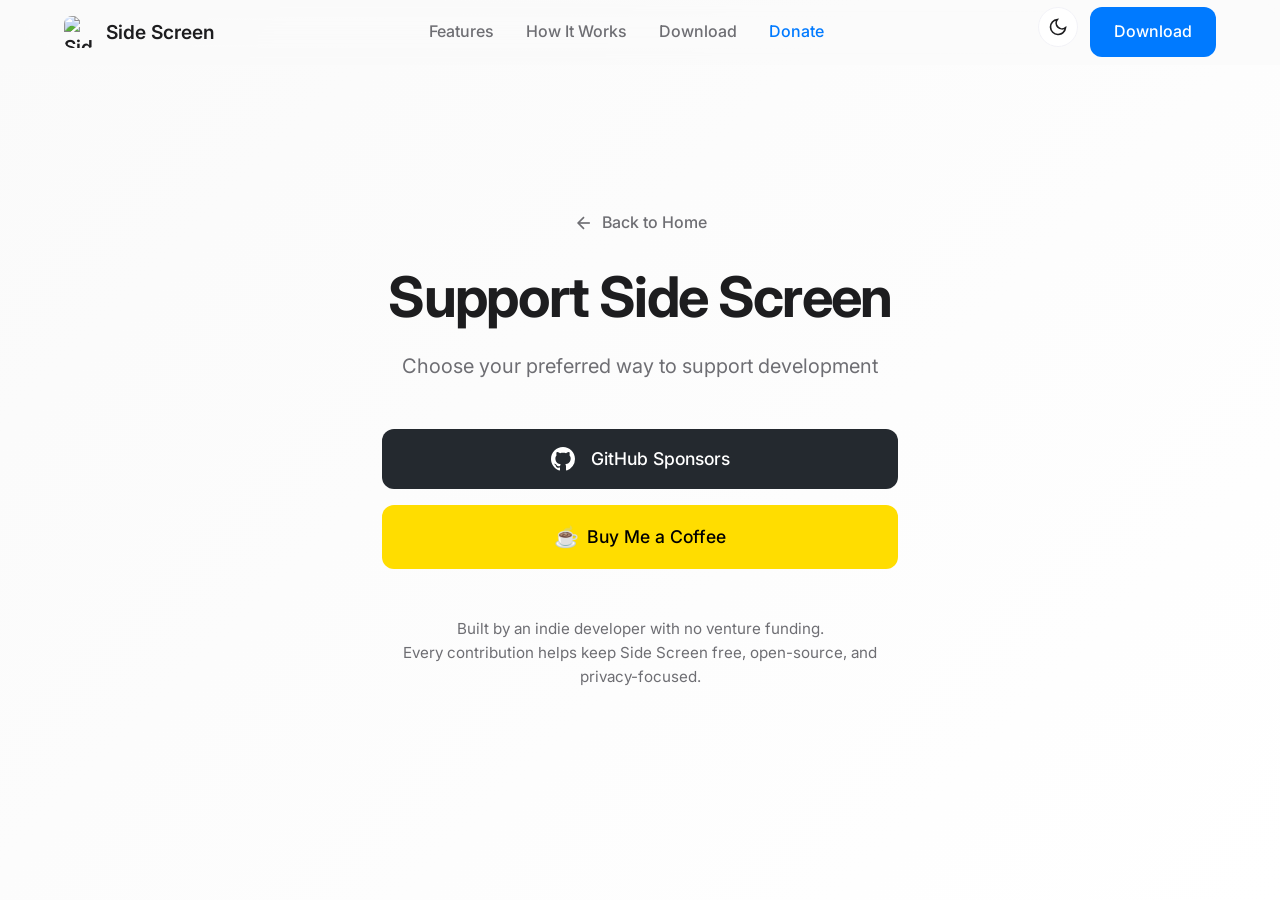
==== commit 19b097c2: "chore: rename "Tab Virtual Display" → "Side Screen" across all user-facing text Unified app name to " ====
--- a/website/donate.html
+++ b/website/donate.html
@@ -4,16 +4,16 @@
 <head>
     <meta charset="UTF-8">
     <meta name="viewport" content="width=device-width, initial-scale=1.0">
-    <title>Support Tab Virtual Display - Donate | GitHub Sponsors</title>
+    <title>Support Side Screen - Donate | GitHub Sponsors</title>
     <meta name="description"
-        content="Support Tab Virtual Display's development through GitHub Sponsors. Help keep this free, privacy-first app alive and growing.">
-    <meta property="og:title" content="Support Tab Virtual Display - Donate">
+        content="Support Side Screen's development through GitHub Sponsors. Help keep this free, privacy-first app alive and growing.">
+    <meta property="og:title" content="Support Side Screen - Donate">
     <meta property="og:description"
-        content="Support Tab Virtual Display's development through GitHub Sponsors. Help keep this free, privacy-first app alive and growing.">
+        content="Support Side Screen's development through GitHub Sponsors. Help keep this free, privacy-first app alive and growing.">
     <meta property="og:type" content="website">
     <meta property="og:url" content="https://sidescreen.app/donate">
     <link rel="canonical" href="https://sidescreen.app/donate">
-    <link rel="icon" href="./assets/icon.png">
+    <link rel="icon" href="../resources/logo/main_logo.png">
     <link rel="preconnect" href="https://fonts.googleapis.com">
     <link rel="preconnect" href="https://fonts.gstatic.com" crossorigin>
     <link href="https://fonts.googleapis.com/css2?family=Inter:wght@300;400;500;600;700&display=swap" rel="stylesheet">
@@ -126,8 +126,8 @@
     <header id="header">
         <div class="container header-container">
             <a href="index.html" class="logo">
-                <img src="./assets/icon.png" alt="Tab Virtual Display Logo" width="32" height="32">
-                <span class="logo-text">Tab Virtual Display</span>
+                <img src="../resources/logo/main_logo.png" alt="Side Screen Logo" width="32" height="32">
+                <span class="logo-text">Side Screen</span>
             </a>
             <nav>
                 <ul class="nav-links">
@@ -178,7 +178,7 @@
                     Back to Home
                 </a>
 
-                <h1 class="donate-headline">Support Tab Virtual Display</h1>
+                <h1 class="donate-headline">Support Side Screen</h1>
                 <p class="donate-subheadline">
                     Choose your preferred way to support development
                 </p>
@@ -199,7 +199,7 @@
 
                 <p class="donate-note">
                     Built by an indie developer with no venture funding.<br>
-                    Every contribution helps keep Tab Virtual Display free, open-source, and privacy-focused.
+                    Every contribution helps keep Side Screen free, open-source, and privacy-focused.
                 </p>
             </div>
         </div>
--- a/website/styles.css
+++ b/website/styles.css
@@ -1,5 +1,5 @@
 /* ========================================
-   Tab Virtual Display - Landing Page Styles
+   Side Screen - Landing Page Styles
    Apple-inspired design with frosted glass
    ======================================== */
 
@@ -227,6 +227,10 @@
     -webkit-backdrop-filter: blur(20px);
     border-bottom: 1px solid transparent;
     transition: all var(--transition-normal);
+}
+
+[data-theme="dark"] #header {
+    background: rgba(13, 13, 13, 0.8);
 }
 
 #header.scrolled {
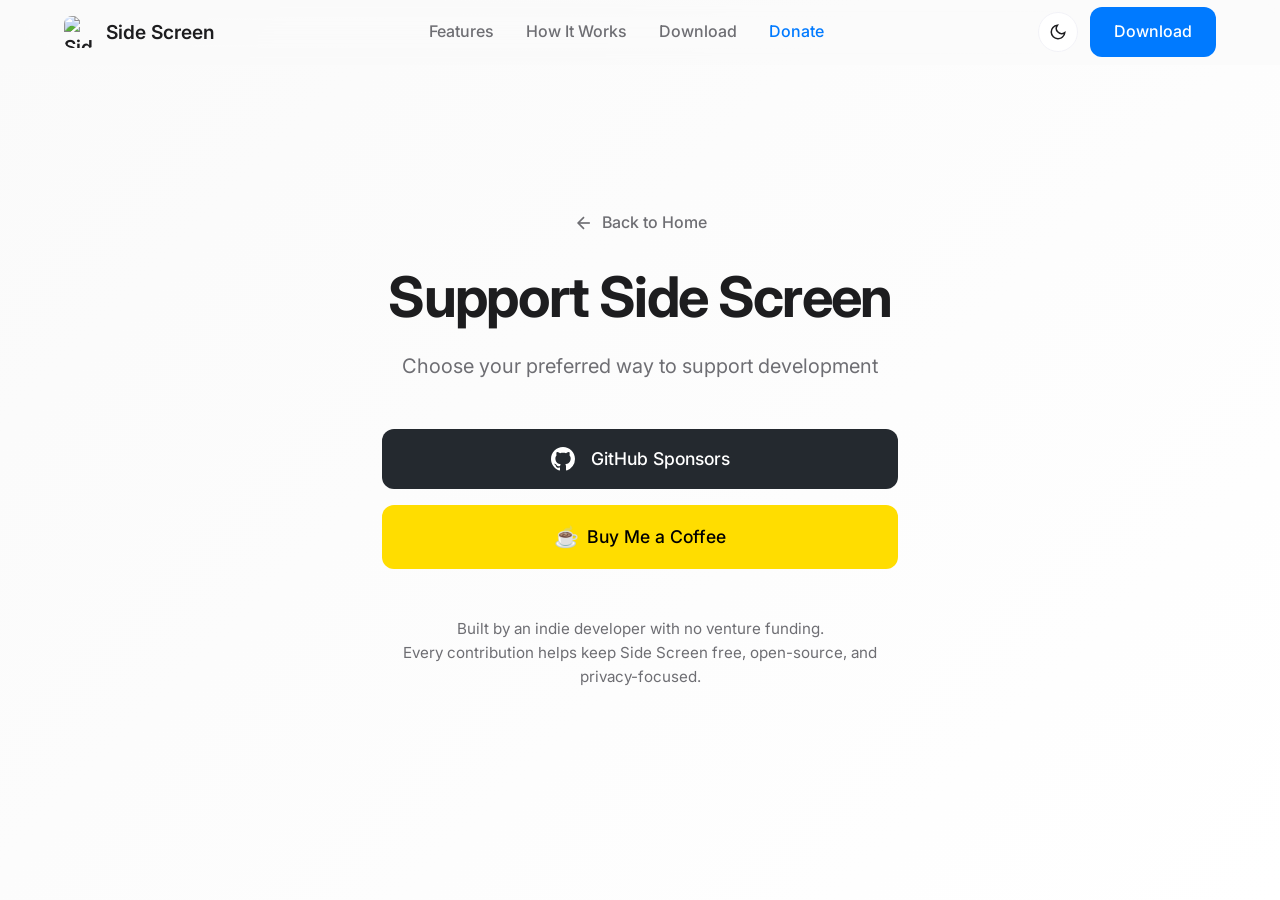
==== commit c2d32b8c: "fix: update website URL from sidescreen.app to sidescreen.dev" ====
--- a/website/donate.html
+++ b/website/donate.html
@@ -11,9 +11,9 @@
     <meta property="og:description"
         content="Support Side Screen's development through GitHub Sponsors. Help keep this free, privacy-first app alive and growing.">
     <meta property="og:type" content="website">
-    <meta property="og:url" content="https://sidescreen.app/donate">
-    <link rel="canonical" href="https://sidescreen.app/donate">
-    <link rel="icon" href="../resources/logo/main_logo.png">
+    <meta property="og:url" content="https://sidescreen.dev/donate">
+    <link rel="canonical" href="https://sidescreen.dev/donate">
+    <link rel="icon" href="./assets/main_logo.png">
     <link rel="preconnect" href="https://fonts.googleapis.com">
     <link rel="preconnect" href="https://fonts.gstatic.com" crossorigin>
     <link href="https://fonts.googleapis.com/css2?family=Inter:wght@300;400;500;600;700&display=swap" rel="stylesheet">
@@ -126,7 +126,7 @@
     <header id="header">
         <div class="container header-container">
             <a href="index.html" class="logo">
-                <img src="../resources/logo/main_logo.png" alt="Side Screen Logo" width="32" height="32">
+                <img src="./assets/main_logo.png" alt="Side Screen Logo" width="32" height="32">
                 <span class="logo-text">Side Screen</span>
             </a>
             <nav>
--- a/website/styles.css
+++ b/website/styles.css
@@ -1,6 +1,6 @@
 /* ========================================
    Side Screen - Landing Page Styles
-   Apple-inspired design with frosted glass
+   Lean, DockDoor-inspired layout
    ======================================== */
 
 /* CSS Variables - Light Mode (Default) */
@@ -27,8 +27,8 @@
 
     --border-radius-sm: 8px;
     --border-radius-md: 12px;
-    --border-radius-lg: 16px;
-    --border-radius-xl: 24px;
+    --border-radius-lg: 20px;
+    --border-radius-xl: 28px;
 
     --shadow-sm: 0 1px 2px rgba(0, 0, 0, 0.05);
     --shadow-md: 0 4px 6px rgba(0, 0, 0, 0.07);
@@ -40,7 +40,7 @@
     --transition-slow: 0.4s ease;
 
     --container-max: 1200px;
-    --section-padding: 100px;
+    --section-padding: 120px;
 }
 
 /* Dark Mode */
@@ -60,6 +60,14 @@
     --shadow-md: 0 4px 6px rgba(0, 0, 0, 0.4);
     --shadow-lg: 0 10px 25px rgba(0, 0, 0, 0.5);
     --shadow-xl: 0 20px 50px rgba(0, 0, 0, 0.6);
+}
+
+[data-theme="dark"] #header {
+    background: rgba(13, 13, 13, 0.8);
+}
+
+[data-theme="dark"] .nav-links {
+    background: rgba(28, 28, 30, 0.95);
 }
 
 /* Theme Toggle Button */
@@ -83,8 +91,8 @@
 }
 
 .theme-toggle svg {
-    width: 20px;
-    height: 20px;
+    width: 18px;
+    height: 18px;
     color: var(--color-text);
     transition: transform var(--transition-normal);
 }
@@ -93,7 +101,6 @@
     transform: rotate(15deg);
 }
 
-/* Hide icons based on theme */
 .theme-toggle .icon-sun { display: none; }
 .theme-toggle .icon-moon { display: block; }
 
@@ -189,6 +196,7 @@
 .btn-primary {
     background: var(--color-primary);
     color: var(--color-text-light);
+    position: relative;
 }
 
 .btn-primary:hover {
@@ -198,6 +206,26 @@
     box-shadow: var(--shadow-md);
 }
 
+.btn-primary::after {
+    content: '';
+    position: absolute;
+    top: 50%;
+    left: 50%;
+    width: 100%;
+    height: 100%;
+    background: var(--color-primary);
+    border-radius: inherit;
+    transform: translate(-50%, -50%);
+    opacity: 0;
+    filter: blur(20px);
+    z-index: -1;
+    transition: opacity var(--transition-normal);
+}
+
+.btn-primary:hover::after {
+    opacity: 0.4;
+}
+
 .btn-outline {
     background: transparent;
     color: var(--color-text);
@@ -215,7 +243,21 @@
     font-size: 1.1rem;
 }
 
-/* Header */
+.btn-coffee {
+    background: #FFDD00;
+    color: #000000;
+}
+
+.btn-coffee:hover {
+    background: #FFCC00;
+    color: #000000;
+    transform: translateY(-2px);
+    box-shadow: var(--shadow-md);
+}
+
+/* ========================================
+   HEADER
+   ======================================== */
 #header {
     position: fixed;
     top: 0;
@@ -229,10 +271,6 @@
     transition: all var(--transition-normal);
 }
 
-[data-theme="dark"] #header {
-    background: rgba(13, 13, 13, 0.8);
-}
-
 #header.scrolled {
     border-bottom-color: var(--color-border);
 }
@@ -257,6 +295,10 @@
     border-radius: 8px;
 }
 
+.logo-text {
+    transition: transform var(--transition-fast);
+}
+
 .nav-links {
     display: flex;
     gap: 32px;
@@ -273,31 +315,166 @@
     color: var(--color-text);
 }
 
+.nav-link.active {
+    color: var(--color-primary);
+}
+
 .header-actions {
     display: flex;
+    align-items: center;
     gap: 12px;
 }
 
-/* Hero Section */
+/* ========================================
+   HERO
+   ======================================== */
 .hero {
     padding-top: 140px;
     padding-bottom: 80px;
-    text-align: center;
+    min-height: 80vh;
+    display: flex;
+    align-items: center;
+    position: relative;
+    overflow: hidden;
+}
+
+.hero::before {
+    content: '';
+    position: absolute;
+    top: -50%;
+    left: -50%;
+    width: 200%;
+    height: 200%;
+    background: radial-gradient(circle at 30% 20%, rgba(0, 122, 255, 0.06) 0%, transparent 50%),
+                radial-gradient(circle at 70% 80%, rgba(88, 86, 214, 0.06) 0%, transparent 50%);
+    animation: float 20s ease-in-out infinite;
+    pointer-events: none;
+}
+
+.hero > .container {
+    display: grid;
+    grid-template-columns: 1fr 1.1fr;
+    gap: 4rem;
+    align-items: center;
 }
 
 .hero-content {
-    max-width: 800px;
-    margin: 0 auto;
-}
-
-.badge-row {
+    max-width: 520px;
+    text-align: left;
+    animation: fadeInUp 0.8s ease-out;
+}
+
+.hero-title {
+    font-size: 3.5rem;
+    font-weight: 700;
+    line-height: 1.1;
+    margin-bottom: 20px;
+    letter-spacing: -0.03em;
+    background: linear-gradient(135deg, var(--color-text) 0%, var(--color-text-secondary) 100%);
+    -webkit-background-clip: text;
+    -webkit-text-fill-color: transparent;
+    background-clip: text;
+}
+
+.hero-subtitle {
+    font-size: 1.15rem;
+    color: var(--color-text-secondary);
+    max-width: 440px;
+    margin: 0 0 32px;
+    line-height: 1.7;
+}
+
+.hero-actions {
+    display: flex;
+    gap: 16px;
+    margin-bottom: 40px;
+}
+
+.hero-visual {
+    position: relative;
     display: flex;
     justify-content: center;
+    align-items: center;
+}
+
+.hero-image-container {
+    position: relative;
+    display: inline-block;
+    z-index: 1;
+}
+
+.hero-image-container img {
+    position: relative;
+    z-index: 10;
+    width: 100%;
+    height: auto;
+    border-radius: var(--border-radius-lg);
+    box-shadow: var(--shadow-xl);
+    transition: transform var(--transition-slow);
+}
+
+.hero-image-container img:hover {
+    transform: scale(1.02);
+    box-shadow: 0 30px 60px rgba(0, 0, 0, 0.2);
+}
+
+.hero-image-container::before {
+    content: '';
+    position: absolute;
+    top: 50%;
+    left: 50%;
+    transform: translate(-50%, -50%);
+    width: 120%;
+    height: 120%;
+    background: radial-gradient(
+        circle,
+        rgba(0, 122, 255, 0.5) 0%,
+        rgba(0, 122, 255, 0.25) 40%,
+        rgba(88, 86, 214, 0.08) 70%,
+        transparent 80%
+    );
+    filter: blur(45px);
+    z-index: -1;
+    animation: glow-pulse 4s ease-in-out infinite;
+}
+
+/* Privacy Badge */
+.privacy-badge {
+    display: inline-flex;
+    align-items: center;
+    gap: 8px;
+    background: linear-gradient(135deg, #30D158 0%, #64D2FF 100%);
+    color: white;
+    padding: 8px 16px;
+    border-radius: 100px;
+    font-size: 0.875rem;
+    font-weight: 600;
+    margin-bottom: 16px;
+    box-shadow: var(--shadow-sm);
+    animation: fadeInDown 0.6s ease-out;
+    position: relative;
+    overflow: hidden;
+}
+
+.privacy-badge::before {
+    content: '';
+    position: absolute;
+    top: 0;
+    left: -100%;
+    width: 100%;
+    height: 100%;
+    background: linear-gradient(90deg, transparent, rgba(255,255,255,0.2), transparent);
+    animation: shimmer 3s infinite;
+}
+
+.privacy-highlights {
+    display: flex;
     gap: 12px;
     margin-bottom: 24px;
-}
-
-.badge {
+    flex-wrap: wrap;
+}
+
+.privacy-highlight {
     display: inline-block;
     padding: 6px 14px;
     background: var(--color-bg-alt);
@@ -308,135 +485,97 @@
     color: var(--color-text-secondary);
 }
 
-.hero-title {
-    font-size: 4rem;
-    font-weight: 700;
-    line-height: 1.1;
-    margin-bottom: 24px;
-    background: linear-gradient(135deg, var(--color-text) 0%, var(--color-text-secondary) 100%);
-    -webkit-background-clip: text;
-    -webkit-text-fill-color: transparent;
-    background-clip: text;
-}
-
-.hero-subtitle {
-    font-size: 1.25rem;
+.support-callout {
+    margin-bottom: 16px;
+    font-size: 0.9rem;
     color: var(--color-text-secondary);
-    max-width: 600px;
-    margin: 0 auto 40px;
-}
-
-.hero-actions {
-    display: flex;
-    justify-content: center;
-    gap: 16px;
-    margin-bottom: 60px;
-}
-
-.hero-stats {
-    display: flex;
-    justify-content: center;
+}
+
+.support-links {
+    display: flex;
+    gap: 12px;
+    flex-wrap: wrap;
+}
+
+/* ========================================
+   FEATURES — DockDoor-style alternating
+   ======================================== */
+.features {
+    background: var(--color-bg-alt);
+}
+
+.special-features-grid {
+    display: flex;
+    flex-direction: column;
+    gap: 120px;
+    margin-top: 60px;
+}
+
+.special-feature-item {
+    display: grid;
+    grid-template-columns: 2fr 3fr;
     gap: 60px;
-}
-
-.stat {
-    text-align: center;
-}
-
-.stat-value {
-    display: block;
+    align-items: center;
+}
+
+.special-feature-item:nth-child(even) {
+    direction: rtl;
+}
+
+.special-feature-item:nth-child(even) > * {
+    direction: ltr;
+}
+
+.special-feature-content {
+    padding: 20px 0;
+}
+
+.special-feature-title {
     font-size: 2rem;
     font-weight: 700;
+    margin-bottom: 16px;
     color: var(--color-primary);
 }
 
-.stat-label {
-    font-size: 0.875rem;
+.special-feature-description {
+    font-size: 1.1rem;
+    line-height: 1.7;
     color: var(--color-text-secondary);
 }
 
-.hero-visual {
-    margin-top: 60px;
-}
-
-.hero-image-container {
-    max-width: 900px;
-    margin: 0 auto;
-}
-
-.hero-image-container img {
+.special-feature-media {
+    border-radius: var(--border-radius-lg);
+    overflow: hidden;
+    box-shadow: var(--shadow-xl);
+    background: var(--color-bg-dark);
+    transition: transform var(--transition-slow), box-shadow var(--transition-slow);
+}
+
+.special-feature-media:hover {
+    transform: scale(1.02);
+    box-shadow: 0 30px 60px rgba(0, 0, 0, 0.18);
+}
+
+.special-feature-media img,
+.special-feature-media video {
     width: 100%;
-    border-radius: var(--border-radius-lg);
-    box-shadow: var(--shadow-xl);
-}
-
-.placeholder-image {
-    background: linear-gradient(135deg, #f5f5f7 0%, #e8e8ed 100%);
-    border-radius: var(--border-radius-lg);
-    padding: 120px 40px;
-    text-align: center;
-    border: 2px dashed var(--color-border);
-}
-
-.placeholder-image p {
-    font-size: 1.5rem;
-    font-weight: 600;
-    color: var(--color-text-secondary);
-    margin-bottom: 8px;
-}
-
-.placeholder-image small {
-    color: var(--color-text-secondary);
-    opacity: 0.7;
-}
-
-/* Features Section */
-.features {
-    background: var(--color-bg-alt);
-}
-
-.features-grid {
-    display: grid;
-    grid-template-columns: repeat(3, 1fr);
-    gap: 32px;
-}
-
-.feature-card {
-    padding: 32px;
-    background: var(--color-bg);
-    border-radius: var(--border-radius-lg);
-    border: 1px solid var(--color-border-light);
-    transition: all var(--transition-normal);
-}
-
-.feature-card:hover {
-    transform: translateY(-4px);
-    box-shadow: var(--shadow-lg);
-    border-color: var(--color-border);
-}
-
-.feature-icon {
-    width: 64px;
-    height: 64px;
-    display: flex;
-    align-items: center;
-    justify-content: center;
-    background: linear-gradient(135deg, var(--color-primary) 0%, var(--color-secondary) 100%);
-    border-radius: var(--border-radius-md);
-    margin-bottom: 20px;
-    color: white;
-}
-
-.feature-card h3 {
-    margin-bottom: 12px;
-}
-
-.feature-card p {
-    font-size: 0.95rem;
-    line-height: 1.7;
-}
-
-/* How It Works Section */
+    display: block;
+}
+
+/* Paired images side by side */
+.special-feature-media-pair {
+    display: flex;
+    gap: 8px;
+}
+
+.special-feature-media-pair img {
+    width: 50%;
+    object-fit: cover;
+}
+
+/* ========================================
+   HOW IT WORKS
+   ======================================== */
 .how-it-works {
     background: var(--color-bg);
 }
@@ -446,7 +585,6 @@
     align-items: center;
     justify-content: center;
     gap: 24px;
-    margin-bottom: 60px;
 }
 
 .step {
@@ -477,80 +615,9 @@
     opacity: 0.5;
 }
 
-.code-block {
-    max-width: 600px;
-    margin: 0 auto;
-    background: var(--color-bg-dark);
-    border-radius: var(--border-radius-md);
-    overflow: hidden;
-}
-
-.code-header {
-    padding: 12px 16px;
-    background: rgba(255, 255, 255, 0.05);
-    border-bottom: 1px solid rgba(255, 255, 255, 0.1);
-    font-size: 0.875rem;
-    color: rgba(255, 255, 255, 0.6);
-}
-
-.code-block pre {
-    padding: 20px;
-    margin: 0;
-    overflow-x: auto;
-}
-
-.code-block code {
-    font-family: 'SF Mono', 'Fira Code', monospace;
-    font-size: 0.9rem;
-    color: #a8e6cf;
-    line-height: 1.6;
-}
-
-/* Requirements Section */
-.requirements {
-    background: var(--color-bg-alt);
-}
-
-.requirements-grid {
-    display: grid;
-    grid-template-columns: repeat(2, 1fr);
-    gap: 32px;
-    max-width: 800px;
-    margin: 0 auto;
-}
-
-.requirement-card {
-    padding: 32px;
-    background: var(--color-bg);
-    border-radius: var(--border-radius-lg);
-    border: 1px solid var(--color-border-light);
-}
-
-.requirement-card h3 {
-    margin-bottom: 16px;
-    color: var(--color-primary);
-}
-
-.requirement-card ul {
-    list-style: none;
-}
-
-.requirement-card li {
-    padding: 8px 0;
-    padding-left: 24px;
-    position: relative;
-    color: var(--color-text-secondary);
-}
-
-.requirement-card li::before {
-    content: "✓";
-    position: absolute;
-    left: 0;
-    color: var(--color-success);
-    font-weight: 600;
-}
-
-/* Download Section */
+/* ========================================
+   DOWNLOAD
+   ======================================== */
 .download {
     background: linear-gradient(180deg, var(--color-bg) 0%, var(--color-bg-alt) 100%);
 }
@@ -623,7 +690,135 @@
     margin-top: 16px;
 }
 
-/* FAQ Section */
+.download-note {
+    max-width: 600px;
+    margin: 32px auto 0;
+    padding: 16px 20px;
+    background: var(--color-bg);
+    border: 1px solid var(--color-border);
+    border-radius: var(--border-radius-md);
+    font-size: 0.875rem;
+    color: var(--color-text-secondary);
+    text-align: center;
+}
+
+.download-note p {
+    margin-bottom: 8px;
+}
+
+.download-note code {
+    display: inline-block;
+    padding: 4px 12px;
+    background: var(--color-bg-dark);
+    color: #a8e6cf;
+    border-radius: var(--border-radius-sm);
+    font-family: 'SF Mono', monospace;
+    font-size: 0.85rem;
+    user-select: all;
+}
+
+.download-requirements {
+    display: flex;
+    justify-content: center;
+    gap: 16px;
+    margin-top: 32px;
+    flex-wrap: wrap;
+}
+
+.download-requirement {
+    display: inline-block;
+    padding: 8px 16px;
+    background: var(--color-bg);
+    border: 1px solid var(--color-border);
+    border-radius: 100px;
+    font-size: 0.875rem;
+    color: var(--color-text-secondary);
+}
+
+/* ========================================
+   MODAL
+   ======================================== */
+.modal-overlay {
+    position: fixed;
+    top: 0;
+    left: 0;
+    width: 100%;
+    height: 100%;
+    background: rgba(0, 0, 0, 0.5);
+    backdrop-filter: blur(8px);
+    -webkit-backdrop-filter: blur(8px);
+    display: flex;
+    justify-content: center;
+    align-items: center;
+    z-index: 2000;
+    opacity: 0;
+    visibility: hidden;
+    transition: all var(--transition-normal);
+}
+
+.modal-overlay.active {
+    opacity: 1;
+    visibility: visible;
+}
+
+.modal-content {
+    background: var(--color-bg-alt);
+    padding: 40px;
+    border-radius: var(--border-radius-xl);
+    max-width: 450px;
+    width: calc(100% - 48px);
+    text-align: center;
+    position: relative;
+    transform: scale(0.9) translateY(20px);
+    transition: transform var(--transition-normal);
+    box-shadow: var(--shadow-xl);
+}
+
+.modal-overlay.active .modal-content {
+    transform: scale(1) translateY(0);
+}
+
+.modal-close {
+    position: absolute;
+    top: 16px;
+    right: 16px;
+    background: none;
+    border: none;
+    font-size: 1.5rem;
+    cursor: pointer;
+    color: var(--color-text-secondary);
+    padding: 8px;
+    line-height: 1;
+}
+
+.modal-close:hover {
+    color: var(--color-text);
+}
+
+.modal-title {
+    font-size: 1.5rem;
+    margin-bottom: 12px;
+}
+
+.modal-text {
+    color: var(--color-text-secondary);
+    margin-bottom: 24px;
+    line-height: 1.6;
+}
+
+.modal-actions {
+    display: flex;
+    flex-direction: column;
+    gap: 12px;
+}
+
+.modal-actions .btn {
+    width: 100%;
+}
+
+/* ========================================
+   FAQ
+   ======================================== */
 .faq {
     background: var(--color-bg-alt);
 }
@@ -663,50 +858,9 @@
     line-height: 1.7;
 }
 
-/* Support Section */
-.support {
-    background: linear-gradient(135deg, var(--color-primary) 0%, var(--color-secondary) 100%);
-    color: white;
-    text-align: center;
-}
-
-.support .section-title,
-.support .section-subtitle {
-    color: white;
-}
-
-.support .section-subtitle {
-    opacity: 0.9;
-}
-
-.support-actions {
-    display: flex;
-    justify-content: center;
-    gap: 16px;
-}
-
-.support .btn-outline {
-    border-color: rgba(255, 255, 255, 0.4);
-    color: white;
-}
-
-.support .btn-outline:hover {
-    background: rgba(255, 255, 255, 0.1);
-    border-color: white;
-    color: white;
-}
-
-.support .btn-primary {
-    background: white;
-    color: var(--color-primary);
-}
-
-.support .btn-primary:hover {
-    background: rgba(255, 255, 255, 0.9);
-    color: var(--color-primary);
-}
-
-/* Footer */
+/* ========================================
+   FOOTER
+   ======================================== */
 .footer {
     background: var(--color-bg-dark);
     color: var(--color-text-light);
@@ -752,128 +906,136 @@
     font-size: 0.875rem;
 }
 
-/* Responsive */
-@media (max-width: 1024px) {
-    .features-grid {
-        grid-template-columns: repeat(2, 1fr);
-    }
-}
-
-@media (max-width: 768px) {
-    :root {
-        --section-padding: 60px;
-    }
-
-    h1 { font-size: 2.5rem; }
-    h2 { font-size: 2rem; }
-
-    .hero-title {
-        font-size: 2.5rem;
-    }
-
-    .nav-links {
-        display: none;
-    }
-
-    .features-grid {
-        grid-template-columns: 1fr;
-    }
-
-    .steps {
-        flex-direction: column;
-    }
-
-    .step-arrow {
-        transform: rotate(90deg);
-    }
-
-    .requirements-grid,
-    .download-options {
-        grid-template-columns: 1fr;
-    }
-
-    .hero-stats {
-        flex-direction: column;
-        gap: 24px;
-    }
-
-    .hero-actions {
-        flex-direction: column;
-        align-items: center;
-    }
-
-    .support-actions {
-        flex-direction: column;
-        align-items: center;
-    }
-}
-
 /* ========================================
-   NEW COMPONENTS - Website Overhaul 2025
+   TOAST
    ======================================== */
-
-/* Privacy Badge */
-.privacy-badge {
-    display: inline-flex;
-    align-items: center;
-    gap: 8px;
-    background: linear-gradient(135deg, #30D158 0%, #64D2FF 100%);
-    color: white;
-    padding: 8px 16px;
-    border-radius: 100px;
-    font-size: 0.875rem;
-    font-weight: 600;
-    margin-bottom: 16px;
-    box-shadow: var(--shadow-sm);
-}
-
-.privacy-highlights {
-    display: flex;
-    justify-content: center;
-    gap: 12px;
-    margin-bottom: 24px;
-    flex-wrap: wrap;
-}
-
-.privacy-highlight {
-    display: inline-block;
-    padding: 6px 14px;
+.toast-container {
+    position: fixed;
+    bottom: 24px;
+    right: 24px;
+    z-index: 3000;
+}
+
+.toast {
     background: var(--color-bg-alt);
     border: 1px solid var(--color-border);
-    border-radius: 100px;
-    font-size: 0.875rem;
-    font-weight: 500;
+    border-radius: var(--border-radius-md);
+    padding: 16px 20px;
+    margin-top: 12px;
+    box-shadow: var(--shadow-lg);
+    display: flex;
+    align-items: center;
+    gap: 12px;
+    min-width: 280px;
+    max-width: 400px;
+    transform: translateX(100%);
+    opacity: 0;
+    transition: all var(--transition-normal);
+}
+
+.toast.show {
+    transform: translateX(0);
+    opacity: 1;
+}
+
+.toast-content {
+    flex: 1;
+}
+
+.toast-message {
     color: var(--color-text-secondary);
-}
-
-.support-callout {
-    margin-top: 40px;
-    margin-bottom: 16px;
     font-size: 0.9rem;
+}
+
+.toast-close {
+    background: none;
+    border: none;
+    font-size: 1.25rem;
+    cursor: pointer;
     color: var(--color-text-secondary);
-}
-
-.support-links {
-    display: flex;
-    justify-content: center;
-    gap: 12px;
-    flex-wrap: wrap;
-}
-
-/* Coffee Button */
-.btn-coffee {
-    background: #FFDD00;
-    color: #000000;
-}
-
-.btn-coffee:hover {
-    background: #FFCC00;
-    color: #000000;
-    transform: translateY(-2px);
-    box-shadow: var(--shadow-md);
-}
-
-/* Mobile Menu */
+    padding: 4px;
+}
+
+.toast-close:hover {
+    color: var(--color-text);
+}
+
+/* ========================================
+   ANIMATIONS
+   ======================================== */
+@keyframes fadeInUp {
+    from {
+        opacity: 0;
+        transform: translateY(30px);
+    }
+    to {
+        opacity: 1;
+        transform: translateY(0);
+    }
+}
+
+@keyframes fadeInDown {
+    from {
+        opacity: 0;
+        transform: translateY(-20px);
+    }
+    to {
+        opacity: 1;
+        transform: translateY(0);
+    }
+}
+
+@keyframes glow-pulse {
+    0%, 100% {
+        opacity: 0.5;
+        transform: translate(-50%, -50%) scale(0.95);
+    }
+    50% {
+        opacity: 0.8;
+        transform: translate(-50%, -50%) scale(1.05);
+    }
+}
+
+@keyframes shimmer {
+    0% { background-position: -200% 0; }
+    100% { background-position: 200% 0; }
+}
+
+@keyframes float {
+    0%, 100% { transform: translateY(0); }
+    50% { transform: translateY(-10px); }
+}
+
+/* Scroll-triggered animations */
+.step,
+.download-card,
+.faq-item {
+    opacity: 0;
+    transform: translateY(20px);
+    transition: opacity 0.4s ease, transform 0.4s ease;
+}
+
+.step.animate-in,
+.download-card.animate-in,
+.faq-item.animate-in {
+    opacity: 1;
+    transform: translateY(0);
+}
+
+.special-feature-item {
+    opacity: 0;
+    transform: translateY(30px);
+    transition: opacity 0.6s ease, transform 0.6s ease;
+}
+
+.special-feature-item.animate-in {
+    opacity: 1;
+    transform: translateY(0);
+}
+
+/* ========================================
+   MOBILE MENU
+   ======================================== */
 .mobile-menu-btn {
     display: none;
     background: none;
@@ -883,7 +1045,244 @@
     color: var(--color-text);
 }
 
+/* ========================================
+   RESPONSIVE
+   ======================================== */
+
+/* Tablet landscape & small desktop */
+@media (max-width: 1024px) {
+    .hero > .container {
+        grid-template-columns: 1fr;
+        gap: 3rem;
+        text-align: center;
+        justify-items: center;
+    }
+
+    .hero-content {
+        order: 2;
+        display: flex;
+        flex-direction: column;
+        align-items: center;
+        text-align: center;
+        max-width: 600px;
+        width: 100%;
+    }
+
+    .hero-visual {
+        order: 1;
+        max-width: 600px;
+        width: 100%;
+        display: flex;
+        justify-content: center;
+    }
+
+    .hero-actions {
+        justify-content: center;
+    }
+
+    .hero-subtitle {
+        margin-left: auto;
+        margin-right: auto;
+    }
+
+    .hero {
+        min-height: 70vh;
+        padding: 3rem 0;
+        padding-top: 120px;
+    }
+
+    .hero-title {
+        font-size: 3rem;
+    }
+
+    .nav-links {
+        gap: 20px;
+    }
+
+    .header-actions .btn-outline {
+        display: none;
+    }
+
+    .special-features-grid {
+        gap: 80px;
+    }
+}
+
+/* Tablet */
+@media (max-width: 900px) {
+    .special-feature-item {
+        grid-template-columns: 1fr;
+        gap: 32px;
+    }
+
+    .special-feature-item:nth-child(even) {
+        direction: ltr;
+    }
+
+    .special-feature-title {
+        font-size: 1.5rem;
+    }
+
+    .special-features-grid {
+        gap: 64px;
+    }
+}
+
+@media (max-width: 834px) {
+    :root {
+        --section-padding: 80px;
+    }
+
+    h1 { font-size: 2.5rem; }
+    h2 { font-size: 1.75rem; }
+
+    .hero-title {
+        font-size: 2.5rem;
+    }
+
+    .hero-subtitle {
+        font-size: 1.05rem;
+    }
+
+    .container {
+        padding: 0 20px;
+    }
+
+    .nav-links {
+        gap: 16px;
+    }
+
+    .nav-link {
+        font-size: 0.9rem;
+    }
+
+    .download-card {
+        padding: 28px;
+    }
+}
+
+/* Phone */
 @media (max-width: 768px) {
+    :root {
+        --section-padding: 60px;
+    }
+
+    h1 { font-size: 2rem; }
+    h2 { font-size: 1.5rem; }
+    h3 { font-size: 1.2rem; }
+
+    .container {
+        padding: 0 16px;
+    }
+
+    .section-subtitle {
+        font-size: 1rem;
+        margin-bottom: 32px;
+    }
+
+    /* Hero mobile */
+    .hero {
+        padding-top: 100px;
+        padding-bottom: 48px;
+        min-height: auto;
+    }
+
+    .hero > .container {
+        grid-template-columns: 1fr;
+        gap: 2rem;
+    }
+
+    .hero-title {
+        font-size: 2rem;
+        margin-bottom: 16px;
+    }
+
+    .hero-subtitle {
+        font-size: 1rem;
+        margin-bottom: 24px;
+    }
+
+    .hero-actions {
+        flex-direction: column;
+        align-items: stretch;
+        gap: 12px;
+    }
+
+    .hero-actions .btn {
+        width: 100%;
+    }
+
+    .support-callout {
+        margin-top: 24px;
+    }
+
+    .support-links {
+        flex-direction: column;
+        align-items: stretch;
+    }
+
+    .support-links .btn {
+        width: 100%;
+    }
+
+    /* Steps mobile */
+    .steps {
+        flex-direction: column;
+        gap: 16px;
+    }
+
+    .step-arrow {
+        transform: rotate(90deg);
+    }
+
+    .step {
+        max-width: 100%;
+    }
+
+    /* Download mobile */
+    .download-options {
+        grid-template-columns: 1fr;
+        gap: 16px;
+    }
+
+    .download-card {
+        padding: 24px;
+    }
+
+    .download-code {
+        font-size: 0.75rem;
+        word-break: break-all;
+    }
+
+    /* FAQ mobile */
+    .faq-item summary {
+        font-size: 0.95rem;
+        padding: 16px 0;
+    }
+
+    /* Footer mobile */
+    .footer {
+        padding: 40px 0;
+    }
+
+    .footer-links {
+        flex-wrap: wrap;
+        justify-content: center;
+        gap: 16px;
+    }
+
+    .footer-copy {
+        font-size: 0.8rem;
+    }
+
+    /* Modal mobile */
+    .modal-content {
+        padding: 28px 20px;
+    }
+}
+
+/* Hamburger menu on phones */
+@media (max-width: 680px) {
     .mobile-menu-btn {
         display: block;
     }
@@ -913,972 +1312,21 @@
     }
 }
 
-/* Privacy Section */
-.privacy-section {
-    background: var(--color-bg-alt);
-}
-
-.privacy-content {
-    text-align: center;
-}
-
-.privacy-features {
-    display: grid;
-    grid-template-columns: repeat(3, 1fr);
-    gap: 32px;
-    margin-top: 48px;
-}
-
-.privacy-feature {
-    text-align: center;
-    padding: 32px;
-}
-
-.privacy-feature-icon {
-    width: 80px;
-    height: 80px;
-    display: flex;
-    align-items: center;
-    justify-content: center;
-    background: linear-gradient(135deg, rgba(0, 122, 255, 0.1) 0%, rgba(88, 86, 214, 0.1) 100%);
-    border-radius: 50%;
-    margin: 0 auto 20px;
-    color: var(--color-primary);
-}
-
-.privacy-feature-title {
-    font-size: 1.25rem;
-    margin-bottom: 12px;
-    color: var(--color-text);
-}
-
-.privacy-feature-desc {
-    font-size: 0.95rem;
-    line-height: 1.7;
-    color: var(--color-text-secondary);
-}
-
-@media (max-width: 768px) {
-    .privacy-features {
-        grid-template-columns: 1fr;
-        gap: 24px;
-    }
-}
-
-/* Code Block Header */
-.code-header {
-    display: flex;
-    justify-content: space-between;
-    align-items: center;
-}
-
-.copy-btn {
-    background: none;
-    border: none;
-    cursor: pointer;
-    color: rgba(255, 255, 255, 0.6);
-    padding: 4px;
-    transition: color var(--transition-fast);
-}
-
-.copy-btn:hover {
-    color: white;
-}
-
-.copy-btn.copied {
-    color: var(--color-success);
-}
-
-/* Download Requirements */
-.download-requirements {
-    display: flex;
-    justify-content: center;
-    gap: 24px;
-    margin-top: 32px;
-    flex-wrap: wrap;
-}
-
-.download-requirement {
-    display: inline-block;
-    padding: 8px 16px;
-    background: var(--color-bg);
-    border: 1px solid var(--color-border);
-    border-radius: 100px;
-    font-size: 0.875rem;
-    color: var(--color-text-secondary);
-}
-
-/* Modal */
-.modal-overlay {
-    position: fixed;
-    top: 0;
-    left: 0;
-    width: 100%;
-    height: 100%;
-    background: rgba(0, 0, 0, 0.5);
-    backdrop-filter: blur(8px);
-    -webkit-backdrop-filter: blur(8px);
-    display: flex;
-    justify-content: center;
-    align-items: center;
-    z-index: 2000;
-    opacity: 0;
-    visibility: hidden;
-    transition: all var(--transition-normal);
-}
-
-.modal-overlay.active {
-    opacity: 1;
-    visibility: visible;
-}
-
-.modal-content {
-    background: var(--color-bg-alt);
-    padding: 40px;
-    border-radius: var(--border-radius-xl);
-    max-width: 450px;
-    width: calc(100% - 48px);
-    text-align: center;
-    position: relative;
-    transform: scale(0.9) translateY(20px);
-    transition: transform var(--transition-normal);
-    box-shadow: var(--shadow-xl);
-}
-
-.modal-overlay.active .modal-content {
-    transform: scale(1) translateY(0);
-}
-
-.modal-close {
-    position: absolute;
-    top: 16px;
-    right: 16px;
-    background: none;
-    border: none;
-    font-size: 1.5rem;
-    cursor: pointer;
-    color: var(--color-text-secondary);
-    padding: 8px;
-    line-height: 1;
-}
-
-.modal-close:hover {
-    color: var(--color-text);
-}
-
-.modal-title {
-    font-size: 1.5rem;
-    margin-bottom: 12px;
-}
-
-.modal-text {
-    color: var(--color-text-secondary);
-    margin-bottom: 24px;
-    line-height: 1.6;
-}
-
-.modal-actions {
-    display: flex;
-    flex-direction: column;
-    gap: 12px;
-}
-
-.modal-actions .btn {
-    width: 100%;
-}
-
-/* Toast Notification */
-.toast-container {
-    position: fixed;
-    bottom: 24px;
-    right: 24px;
-    z-index: 3000;
-}
-
-.toast {
-    background: var(--color-bg-alt);
-    border: 1px solid var(--color-border);
-    border-radius: var(--border-radius-md);
-    padding: 16px 20px;
-    margin-top: 12px;
-    box-shadow: var(--shadow-lg);
-    display: flex;
-    align-items: center;
-    gap: 12px;
-    min-width: 280px;
-    max-width: 400px;
-    transform: translateX(100%);
-    opacity: 0;
-    transition: all var(--transition-normal);
-}
-
-.toast.show {
-    transform: translateX(0);
-    opacity: 1;
-}
-
-.toast-content {
-    flex: 1;
-}
-
-.toast-message {
-    color: var(--color-text-secondary);
-    font-size: 0.9rem;
-}
-
-.toast-close {
-    background: none;
-    border: none;
-    font-size: 1.25rem;
-    cursor: pointer;
-    color: var(--color-text-secondary);
-    padding: 4px;
-}
-
-.toast-close:hover {
-    color: var(--color-text);
-}
-
-/* Community Section */
-.community-section {
-    padding: 80px 0;
-    text-align: center;
-    background: var(--color-bg);
-}
-
-.contributors-link {
-    display: block;
-    margin: 40px auto;
-}
-
-.contributors-img {
-    max-width: 100%;
-    height: auto;
-    filter: grayscale(100%);
-    opacity: 0.8;
-    transition: all var(--transition-normal);
-}
-
-.contributors-link:hover .contributors-img {
-    filter: grayscale(0%);
-    opacity: 1;
-    transform: scale(1.02);
-}
-
-.community-actions {
-    font-size: 0.9rem;
-    color: var(--color-text-secondary);
-}
-
-.community-subtext {
-    margin-right: 8px;
-}
-
-.link-highlight {
-    color: var(--color-primary);
-    font-weight: 500;
-    margin: 0 8px;
-}
-
-.link-highlight:hover {
-    text-decoration: underline;
-}
-
-.divider {
-    opacity: 0.3;
-}
-
-@media (max-width: 768px) {
-    .community-actions {
-        display: flex;
-        flex-direction: column;
-        gap: 12px;
-    }
-
-    .divider {
-        display: none;
-    }
-
-    .contributors-img {
-        filter: grayscale(0%);
-        opacity: 1;
-    }
-}
-
-/* Scroll Animations */
-.feature-card,
-.step,
-.privacy-feature,
-.requirement-card,
-.download-card,
-.faq-item {
-    opacity: 0;
-    transform: translateY(20px);
-    transition: opacity 0.6s ease, transform 0.6s ease;
-}
-
-.feature-card.animate-in,
-.step.animate-in,
-.privacy-feature.animate-in,
-.requirement-card.animate-in,
-.download-card.animate-in,
-.faq-item.animate-in {
-    opacity: 1;
-    transform: translateY(0);
-}
-
-/* Logo Text Transition */
-.logo-text {
-    transition: transform var(--transition-fast);
-}
-
-/* Nav Link Active */
-.nav-link.active {
-    color: var(--color-primary);
-}
-
-/* ========================================
-   ENHANCED ANIMATIONS & EFFECTS
-   ======================================== */
-
-/* Keyframe Animations */
-@keyframes fadeInUp {
-    from {
-        opacity: 0;
-        transform: translateY(30px);
-    }
-    to {
-        opacity: 1;
-        transform: translateY(0);
-    }
-}
-
-@keyframes fadeInDown {
-    from {
-        opacity: 0;
-        transform: translateY(-20px);
-    }
-    to {
-        opacity: 1;
-        transform: translateY(0);
-    }
-}
-
-@keyframes fadeIn {
-    from { opacity: 0; }
-    to { opacity: 1; }
-}
-
-@keyframes pulse {
-    0%, 100% { opacity: 1; }
-    50% { opacity: 0.5; }
-}
-
-@keyframes shimmer {
-    0% { background-position: -200% 0; }
-    100% { background-position: 200% 0; }
-}
-
-@keyframes float {
-    0%, 100% { transform: translateY(0); }
-    50% { transform: translateY(-10px); }
-}
-
-@keyframes scroll {
-    0% { transform: translateX(0); }
-    100% { transform: translateX(-50%); }
-}
-
-/* Hero Enhanced */
-.hero {
-    position: relative;
-    overflow: hidden;
-}
-
-.hero::before {
-    content: '';
-    position: absolute;
-    top: -50%;
-    left: -50%;
-    width: 200%;
-    height: 200%;
-    background: radial-gradient(circle at 30% 20%, rgba(0, 122, 255, 0.08) 0%, transparent 50%),
-                radial-gradient(circle at 70% 80%, rgba(88, 86, 214, 0.08) 0%, transparent 50%);
-    animation: float 20s ease-in-out infinite;
-    pointer-events: none;
-}
-
-.hero-content {
-    animation: fadeInUp 0.8s ease-out;
-}
-
-.hero-title {
-    letter-spacing: -0.03em;
-}
-
-/* Privacy Badge Enhanced */
-.privacy-badge {
-    animation: fadeInDown 0.6s ease-out;
-    position: relative;
-    overflow: hidden;
-}
-
-.privacy-badge::before {
-    content: '';
-    position: absolute;
-    top: 0;
-    left: -100%;
-    width: 100%;
-    height: 100%;
-    background: linear-gradient(90deg, transparent, rgba(255,255,255,0.2), transparent);
-    animation: shimmer 3s infinite;
-}
-
-/* Enhanced Feature Cards */
-.feature-card {
-    position: relative;
-    overflow: hidden;
-}
-
-.feature-card::before {
-    content: '';
-    position: absolute;
-    top: 0;
-    left: 0;
-    width: 100%;
-    height: 3px;
-    background: linear-gradient(90deg, var(--color-primary), var(--color-secondary));
-    transform: scaleX(0);
-    transform-origin: left;
-    transition: transform var(--transition-normal);
-}
-
-.feature-card:hover::before {
-    transform: scaleX(1);
-}
-
-.feature-card:hover .feature-icon {
-    transform: scale(1.1) rotate(5deg);
-}
-
-.feature-icon {
-    transition: transform var(--transition-normal);
-}
-
-/* Press/Review Carousel */
-.press-section {
-    padding: 60px 0;
-    background: var(--color-bg);
-    overflow: hidden;
-}
-
-.press-carousel {
-    position: relative;
-    overflow: hidden;
-    margin-top: 40px;
-}
-
-.press-track {
-    display: flex;
-    animation: scroll 40s linear infinite;
-    width: max-content;
-}
-
-.press-track:hover {
-    animation-play-state: paused;
-}
-
-.press-item {
-    flex: 0 0 auto;
-    width: 350px;
-    padding: 24px 32px;
-    margin: 0 16px;
-    background: var(--color-bg-alt);
-    border-radius: var(--border-radius-lg);
-    border: 1px solid var(--color-border-light);
-    position: relative;
-}
-
-.press-quote {
-    font-size: 0.95rem;
-    line-height: 1.7;
-    color: var(--color-text);
-    font-style: italic;
-    margin-bottom: 16px;
-}
-
-.press-attribution {
-    font-size: 0.85rem;
-    color: var(--color-primary);
-    font-weight: 600;
-}
-
-.press-icon {
-    position: absolute;
-    top: 16px;
-    right: 16px;
-    width: 24px;
-    height: 24px;
-    opacity: 0.2;
-}
-
-/* Special Features Grid (like DockDoor) */
-.special-features-grid {
-    display: flex;
-    flex-direction: column;
-    gap: 80px;
-    margin-top: 60px;
-}
-
-.special-feature-item {
-    display: grid;
-    grid-template-columns: 1fr 1.2fr;
-    gap: 60px;
-    align-items: center;
-}
-
-.special-feature-item:nth-child(even) {
-    direction: rtl;
-}
-
-.special-feature-item:nth-child(even) > * {
-    direction: ltr;
-}
-
-.special-feature-content {
-    padding: 20px 0;
-}
-
-.special-feature-title {
-    font-size: 2rem;
-    margin-bottom: 16px;
-    color: var(--color-text);
-}
-
-.special-feature-description {
-    font-size: 1.1rem;
-    line-height: 1.7;
-    color: var(--color-text-secondary);
-}
-
-.special-feature-media {
-    border-radius: var(--border-radius-lg);
-    overflow: hidden;
-    box-shadow: var(--shadow-xl);
-    background: var(--color-bg-dark);
-}
-
-.special-feature-media img,
-.special-feature-media video {
-    width: 100%;
-    display: block;
-}
-
-@media (max-width: 900px) {
-    .special-feature-item {
-        grid-template-columns: 1fr;
-        gap: 32px;
-    }
-
-    .special-feature-item:nth-child(even) {
-        direction: ltr;
-    }
-
-    .special-feature-title {
-        font-size: 1.5rem;
-    }
-}
-
-/* Keyboard Shortcuts Section */
-.keyboard-content {
-    text-align: center;
-}
-
-.keyboard-shortcuts {
-    display: grid;
-    grid-template-columns: repeat(3, 1fr);
-    gap: 32px;
-    margin: 48px 0;
-}
-
-.shortcut-group {
-    background: var(--color-bg-alt);
-    padding: 32px;
-    border-radius: var(--border-radius-lg);
-    border: 1px solid var(--color-border-light);
-}
-
-.shortcut-title {
-    font-size: 1rem;
-    color: var(--color-text-secondary);
-    margin-bottom: 16px;
-    text-transform: uppercase;
-    letter-spacing: 0.05em;
-}
-
-.shortcut-keys {
-    display: flex;
-    flex-wrap: wrap;
-    justify-content: center;
-    gap: 8px;
-    margin-bottom: 16px;
-}
-
-.key {
-    display: inline-flex;
-    align-items: center;
-    justify-content: center;
-    padding: 8px 14px;
-    background: var(--color-bg);
-    border: 1px solid var(--color-border);
-    border-radius: 8px;
-    font-family: 'SF Mono', 'Fira Code', monospace;
-    font-size: 0.85rem;
-    font-weight: 500;
-    box-shadow: 0 2px 0 var(--color-border);
-}
-
-.key-action { background: linear-gradient(135deg, #34C759 0%, #30D158 100%); color: white; border-color: #2DB84D; box-shadow: 0 2px 0 #2DB84D; }
-.key-close { background: linear-gradient(135deg, #FF3B30 0%, #FF453A 100%); color: white; border-color: #E63329; box-shadow: 0 2px 0 #E63329; }
-.key-quit { background: linear-gradient(135deg, #FF9500 0%, #FF9F0A 100%); color: white; border-color: #E68600; box-shadow: 0 2px 0 #E68600; }
-.key-minimize { background: linear-gradient(135deg, #5856D6 0%, #5E5CE6 100%); color: white; border-color: #4E4CC0; box-shadow: 0 2px 0 #4E4CC0; }
-
-.shortcut-desc {
-    font-size: 0.9rem;
-    color: var(--color-text-secondary);
-}
-
-.action-select { color: #34C759; font-weight: 600; }
-.action-close { color: #FF3B30; font-weight: 600; }
-.action-quit { color: #FF9500; font-weight: 600; }
-.action-minimize { color: #5856D6; font-weight: 600; }
-
-.keyboard-workflow {
-    background: linear-gradient(135deg, var(--color-primary) 0%, var(--color-secondary) 100%);
-    padding: 40px;
-    border-radius: var(--border-radius-xl);
-    color: white;
-}
-
-.workflow-title {
-    font-size: 1.25rem;
-    margin-bottom: 24px;
-    color: white;
-}
-
-.workflow-steps {
-    display: flex;
-    justify-content: center;
-    gap: 48px;
-    flex-wrap: wrap;
-}
-
-.workflow-step {
-    display: flex;
-    align-items: center;
-    gap: 12px;
-}
-
-.workflow-step .step-number {
-    width: 32px;
-    height: 32px;
-    background: rgba(255,255,255,0.2);
-    border-radius: 50%;
-    display: flex;
-    align-items: center;
-    justify-content: center;
-    font-weight: 700;
-    font-size: 0.9rem;
-}
-
-.workflow-step .step-text {
-    font-size: 0.95rem;
-    opacity: 0.95;
-}
-
-@media (max-width: 900px) {
-    .keyboard-shortcuts {
-        grid-template-columns: 1fr;
-    }
-
-    .workflow-steps {
-        flex-direction: column;
-        gap: 16px;
-    }
-}
-
-/* Enhanced Download Section */
-.download-section {
-    background: linear-gradient(180deg, var(--color-bg) 0%, var(--color-bg-alt) 100%);
-    padding: 100px 0;
-}
-
-.download-content {
-    text-align: center;
-}
-
-.download-headline {
-    font-size: 2.5rem;
-    margin-bottom: 12px;
-}
-
-.download-subheadline {
-    font-size: 1.25rem;
-    color: var(--color-text-secondary);
-    margin-bottom: 40px;
-}
-
-.download-actions {
-    display: flex;
-    justify-content: center;
-    gap: 16px;
-    margin-bottom: 32px;
-    flex-wrap: wrap;
-}
-
-/* Enhanced Support Section */
-.support-section {
-    padding: 100px 0;
-    background: var(--color-bg-alt);
-}
-
-.support-content {
-    text-align: center;
-}
-
-.support-headline {
-    font-size: 2.5rem;
-    margin-bottom: 16px;
-}
-
-.support-subheadline {
-    font-size: 1.1rem;
-    color: var(--color-text-secondary);
-    max-width: 600px;
-    margin: 0 auto 48px;
-    line-height: 1.6;
-}
-
-.support-primary {
-    background: linear-gradient(135deg, var(--color-primary) 0%, var(--color-secondary) 100%);
-    padding: 48px;
-    border-radius: var(--border-radius-xl);
-    color: white;
-    margin-bottom: 48px;
-}
-
-.support-title {
-    font-size: 1.5rem;
-    margin-bottom: 16px;
-    color: white;
-}
-
-.support-description {
-    opacity: 0.9;
-    margin-bottom: 24px;
-    color: white;
-    max-width: 500px;
-    margin-left: auto;
-    margin-right: auto;
-}
-
-.support-line {
-    margin-top: 16px;
-    font-size: 0.9rem;
-    opacity: 0.8;
-    color: white;
-}
-
-.support-alternatives {
-    max-width: 700px;
-    margin: 0 auto;
-}
-
-.alternatives-title {
-    font-size: 1.1rem;
-    margin-bottom: 24px;
-    color: var(--color-text-secondary);
-}
-
-.alternatives-grid {
-    display: grid;
-    grid-template-columns: repeat(3, 1fr);
-    gap: 16px;
-}
-
-.alternative-link {
-    display: flex;
-    flex-direction: column;
-    padding: 24px;
-    background: var(--color-bg);
-    border-radius: var(--border-radius-md);
-    border: 1px solid var(--color-border-light);
-    transition: all var(--transition-normal);
-    text-decoration: none;
-}
-
-.alternative-link:hover {
-    transform: translateY(-4px);
-    box-shadow: var(--shadow-md);
-    border-color: var(--color-primary);
-}
-
-.alternative-title {
-    font-weight: 600;
-    color: var(--color-text);
-    margin-bottom: 4px;
-}
-
-.alternative-desc {
-    font-size: 0.85rem;
-    color: var(--color-text-secondary);
-}
-
-@media (max-width: 768px) {
-    .alternatives-grid {
-        grid-template-columns: 1fr;
-    }
-}
-
-/* Enhanced FAQ Section */
-.faq-section {
-    padding: 100px 0;
-    background: var(--color-bg);
-}
-
-.faq-headline {
-    font-size: 2.5rem;
-    text-align: center;
-    margin-bottom: 12px;
-}
-
-.faq-subheadline {
-    font-size: 1.1rem;
-    color: var(--color-text-secondary);
-    text-align: center;
-    margin-bottom: 48px;
-}
-
-.faq-grid {
-    max-width: 800px;
-    margin: 0 auto;
-}
-
-.faq-item {
-    background: var(--color-bg-alt);
-    border-radius: var(--border-radius-md);
-    margin-bottom: 12px;
-    border: 1px solid var(--color-border-light);
-    overflow: hidden;
-    transition: all var(--transition-normal);
-}
-
-.faq-item:hover {
-    border-color: var(--color-border);
-}
-
-.faq-item[open] {
-    box-shadow: var(--shadow-md);
-}
-
-.faq-question {
-    padding: 20px 24px;
-    cursor: pointer;
-    list-style: none;
-    display: flex;
-    justify-content: space-between;
-    align-items: center;
-}
-
-.faq-question p {
-    font-weight: 600;
-    color: var(--color-text);
-    margin: 0;
-}
-
-.faq-question i {
-    color: var(--color-text-secondary);
-    transition: transform var(--transition-fast);
-    font-style: normal;
-}
-
-.faq-item[open] .faq-question i {
-    transform: rotate(180deg);
-}
-
-.faq-answer {
-    padding: 0 24px 24px;
-}
-
-.faq-answer p {
-    color: var(--color-text-secondary);
-    line-height: 1.7;
-}
-
-/* Glass Card Effect */
-.glass-card {
-    background: rgba(255, 255, 255, 0.7);
-    backdrop-filter: blur(20px);
-    -webkit-backdrop-filter: blur(20px);
-    border: 1px solid rgba(255, 255, 255, 0.3);
-}
-
-/* Gradient Text */
-.gradient-text {
-    background: linear-gradient(135deg, var(--color-primary) 0%, var(--color-secondary) 100%);
-    -webkit-background-clip: text;
-    -webkit-text-fill-color: transparent;
-    background-clip: text;
-}
-
-/* Button Hover Glow */
-.btn-primary {
-    position: relative;
-}
-
-.btn-primary::after {
-    content: '';
-    position: absolute;
-    top: 50%;
-    left: 50%;
-    width: 100%;
-    height: 100%;
-    background: var(--color-primary);
-    border-radius: inherit;
-    transform: translate(-50%, -50%);
-    opacity: 0;
-    filter: blur(20px);
-    z-index: -1;
-    transition: opacity var(--transition-normal);
-}
-
-.btn-primary:hover::after {
-    opacity: 0.4;
-}
-
-/* Staggered Animation for Cards */
-.features-grid .feature-card:nth-child(1) { animation-delay: 0.1s; }
-.features-grid .feature-card:nth-child(2) { animation-delay: 0.2s; }
-.features-grid .feature-card:nth-child(3) { animation-delay: 0.3s; }
-.features-grid .feature-card:nth-child(4) { animation-delay: 0.4s; }
-.features-grid .feature-card:nth-child(5) { animation-delay: 0.5s; }
-.features-grid .feature-card:nth-child(6) { animation-delay: 0.6s; }
-
-/* Smooth Scroll Indicator */
-.scroll-indicator {
-    position: absolute;
-    bottom: 40px;
-    left: 50%;
-    transform: translateX(-50%);
-    display: flex;
-    flex-direction: column;
-    align-items: center;
-    gap: 8px;
-    color: var(--color-text-secondary);
-    font-size: 0.85rem;
-    animation: float 2s ease-in-out infinite;
-}
-
-.scroll-indicator svg {
-    animation: pulse 2s ease-in-out infinite;
-}
+/* Small phones */
+@media (max-width: 380px) {
+    h1 { font-size: 1.75rem; }
+    h2 { font-size: 1.35rem; }
+
+    .hero-title {
+        font-size: 1.75rem;
+    }
+
+    .privacy-highlights {
+        gap: 8px;
+    }
+
+    .privacy-highlight {
+        font-size: 0.75rem;
+        padding: 4px 10px;
+    }
+}
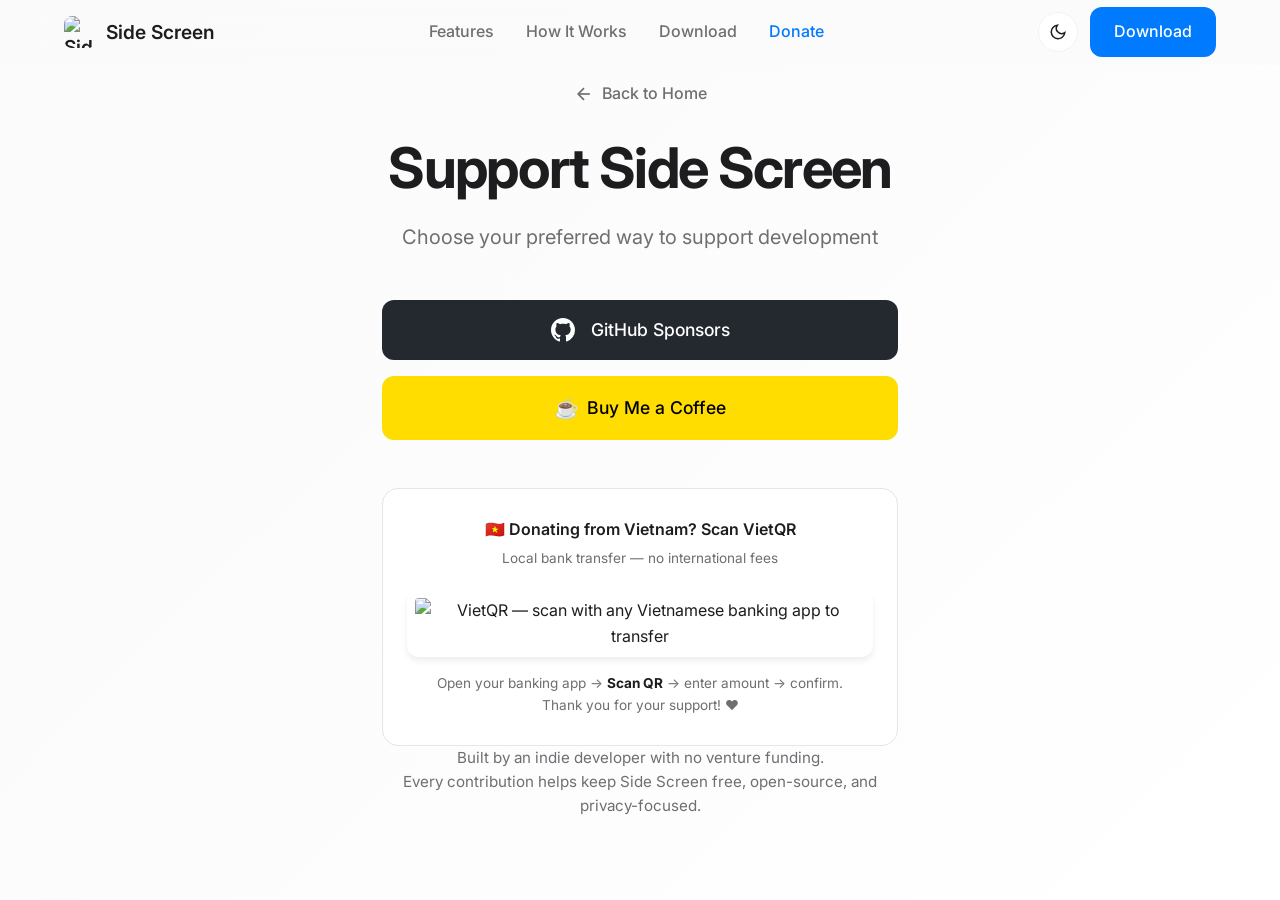
==== commit ceff24d8: "feat: ship wireless mode (0.8.0) Wireless connection mode is now live. Android client pairs to the M" ====
--- a/website/donate.html
+++ b/website/donate.html
@@ -96,6 +96,50 @@
             margin-right: 8px;
         }
 
+        .vietqr-block {
+            background: var(--color-bg-alt);
+            border: 1px solid var(--color-border);
+            border-radius: 16px;
+            padding: 1.75rem 1.5rem;
+            margin-top: 2rem;
+            text-align: center;
+        }
+
+        .vietqr-title {
+            font-size: 1rem;
+            font-weight: 600;
+            color: var(--color-text);
+            margin-bottom: 0.35rem;
+        }
+
+        .vietqr-subtitle {
+            font-size: 0.85rem;
+            color: var(--color-text-secondary);
+            margin-bottom: 1.25rem;
+        }
+
+        .vietqr-image {
+            width: 240px;
+            height: auto;
+            max-height: 320px;
+            object-fit: contain;
+            background: white;
+            border-radius: 12px;
+            padding: 8px;
+            box-shadow: var(--shadow-md);
+        }
+
+        .vietqr-meta {
+            margin-top: 1rem;
+            font-size: 0.85rem;
+            color: var(--color-text-secondary);
+            line-height: 1.6;
+        }
+
+        .vietqr-meta strong {
+            color: var(--color-text);
+        }
+
         .back-link {
             display: inline-flex;
             align-items: center;
@@ -197,6 +241,17 @@
                     </a>
                 </div>
 
+                <!-- Vietnam VietQR -->
+                <div class="vietqr-block">
+                    <div class="vietqr-title">🇻🇳 Donating from Vietnam? Scan VietQR</div>
+                    <div class="vietqr-subtitle">Local bank transfer — no international fees</div>
+                    <img src="./assets/vietqr.jpeg" alt="VietQR — scan with any Vietnamese banking app to transfer" class="vietqr-image" loading="lazy" />
+                    <div class="vietqr-meta">
+                        Open your banking app → <strong>Scan QR</strong> → enter amount → confirm.<br>
+                        Thank you for your support! ❤️
+                    </div>
+                </div>
+
                 <p class="donate-note">
                     Built by an indie developer with no venture funding.<br>
                     Every contribution helps keep Side Screen free, open-source, and privacy-focused.
--- a/website/styles.css
+++ b/website/styles.css
@@ -62,14 +62,38 @@
     --shadow-xl: 0 20px 50px rgba(0, 0, 0, 0.6);
 }
 
-[data-theme="dark"] #header {
-    background: rgba(13, 13, 13, 0.8);
-}
-
-[data-theme="dark"] .nav-links {
-    background: rgba(28, 28, 30, 0.95);
-}
-
+[data-theme="dark"] #header,
+[data-theme="dark"] #header.scrolled {
+    background: #0D0D0D;
+    border-bottom: none !important;
+    box-shadow: none !important;
+    backdrop-filter: none;
+    -webkit-backdrop-filter: none;
+}
+
+[data-theme="dark"] .nav-link {
+    color: var(--color-text-secondary);
+}
+
+[data-theme="dark"] .nav-link:hover {
+    color: var(--color-text-light);
+}
+
+[data-theme="dark"] .btn-outline {
+    border-color: transparent;
+    background: rgba(255, 255, 255, 0.06);
+    color: var(--color-text);
+}
+
+[data-theme="dark"] .btn-outline:hover {
+    background: rgba(255, 255, 255, 0.12);
+    border-color: transparent;
+}
+
+[data-theme="dark"] .theme-toggle {
+    border-color: transparent;
+    background: rgba(255, 255, 255, 0.06);
+}
 /* Theme Toggle Button */
 .theme-toggle {
     display: flex;
@@ -386,8 +410,32 @@
 
 .hero-actions {
     display: flex;
+    align-items: center;
     gap: 16px;
     margin-bottom: 40px;
+}
+
+.hero-download-count {
+    display: inline-flex;
+    align-items: center;
+    gap: 6px;
+    padding: 8px 16px;
+    font-size: 0.9rem;
+    font-weight: 500;
+    color: var(--color-text-secondary);
+    background: var(--color-bg-alt);
+    border: 1px solid var(--color-border);
+    border-radius: var(--border-radius-xl);
+    white-space: nowrap;
+}
+
+.hero-download-count svg {
+    opacity: 0.6;
+}
+
+.hero-download-count #download-count {
+    font-weight: 700;
+    color: var(--color-text);
 }
 
 .hero-visual {
@@ -682,8 +730,9 @@
 .download-code {
     display: block;
     padding: 12px;
-    background: var(--color-bg-dark);
-    color: #a8e6cf;
+    background: var(--color-bg);
+    color: var(--color-text);
+    border: 1px solid var(--color-border);
     border-radius: var(--border-radius-sm);
     font-family: 'SF Mono', monospace;
     font-size: 0.85rem;
@@ -707,14 +756,56 @@
 }
 
 .download-note code {
-    display: inline-block;
-    padding: 4px 12px;
-    background: var(--color-bg-dark);
-    color: #a8e6cf;
+    padding: 2px 6px;
+    background: var(--color-border-light);
+    color: var(--color-text);
     border-radius: var(--border-radius-sm);
     font-family: 'SF Mono', monospace;
     font-size: 0.85rem;
+}
+
+.download-note .download-cmd {
+    position: relative;
+    display: flex;
+    align-items: center;
+    padding: 10px 14px;
+    margin-top: 8px;
+    background: var(--color-bg-alt);
+    border: 1px solid var(--color-border);
+    border-radius: var(--border-radius);
+    text-align: left;
+    gap: 8px;
+}
+
+.download-note .download-cmd code {
+    flex: 1;
+    padding: 0;
+    background: none;
+    border: none;
+    color: var(--color-text);
+    font-size: 0.8rem;
+    word-break: break-all;
+    white-space: pre-wrap;
     user-select: all;
+}
+
+.download-note .copy-btn {
+    flex-shrink: 0;
+    background: var(--color-bg);
+    border: 1px solid var(--color-border);
+    border-radius: var(--border-radius-sm);
+    color: var(--color-text-secondary);
+    font-size: 0.7rem;
+    padding: 4px 10px;
+    cursor: pointer;
+    transition: all 0.2s;
+    user-select: none;
+    white-space: nowrap;
+}
+
+.download-note .copy-btn:hover {
+    background: var(--color-border-light);
+    color: var(--color-text);
 }
 
 .download-requirements {
@@ -1212,6 +1303,10 @@
         width: 100%;
     }
 
+    .hero-download-count {
+        justify-content: center;
+    }
+
     .support-callout {
         margin-top: 24px;
     }
@@ -1293,7 +1388,7 @@
         top: 100%;
         left: 0;
         right: 0;
-        background: rgba(255, 255, 255, 0.95);
+        background: rgba(250, 250, 250, 0.95);
         backdrop-filter: blur(20px);
         -webkit-backdrop-filter: blur(20px);
         flex-direction: column;
@@ -1303,6 +1398,11 @@
         border-bottom: 1px solid var(--color-border);
     }
 
+    [data-theme="dark"] .nav-links {
+        background: rgba(28, 28, 30, 0.95);
+        border-bottom-color: var(--color-border);
+    }
+
     .nav-links.active {
         display: flex;
     }
